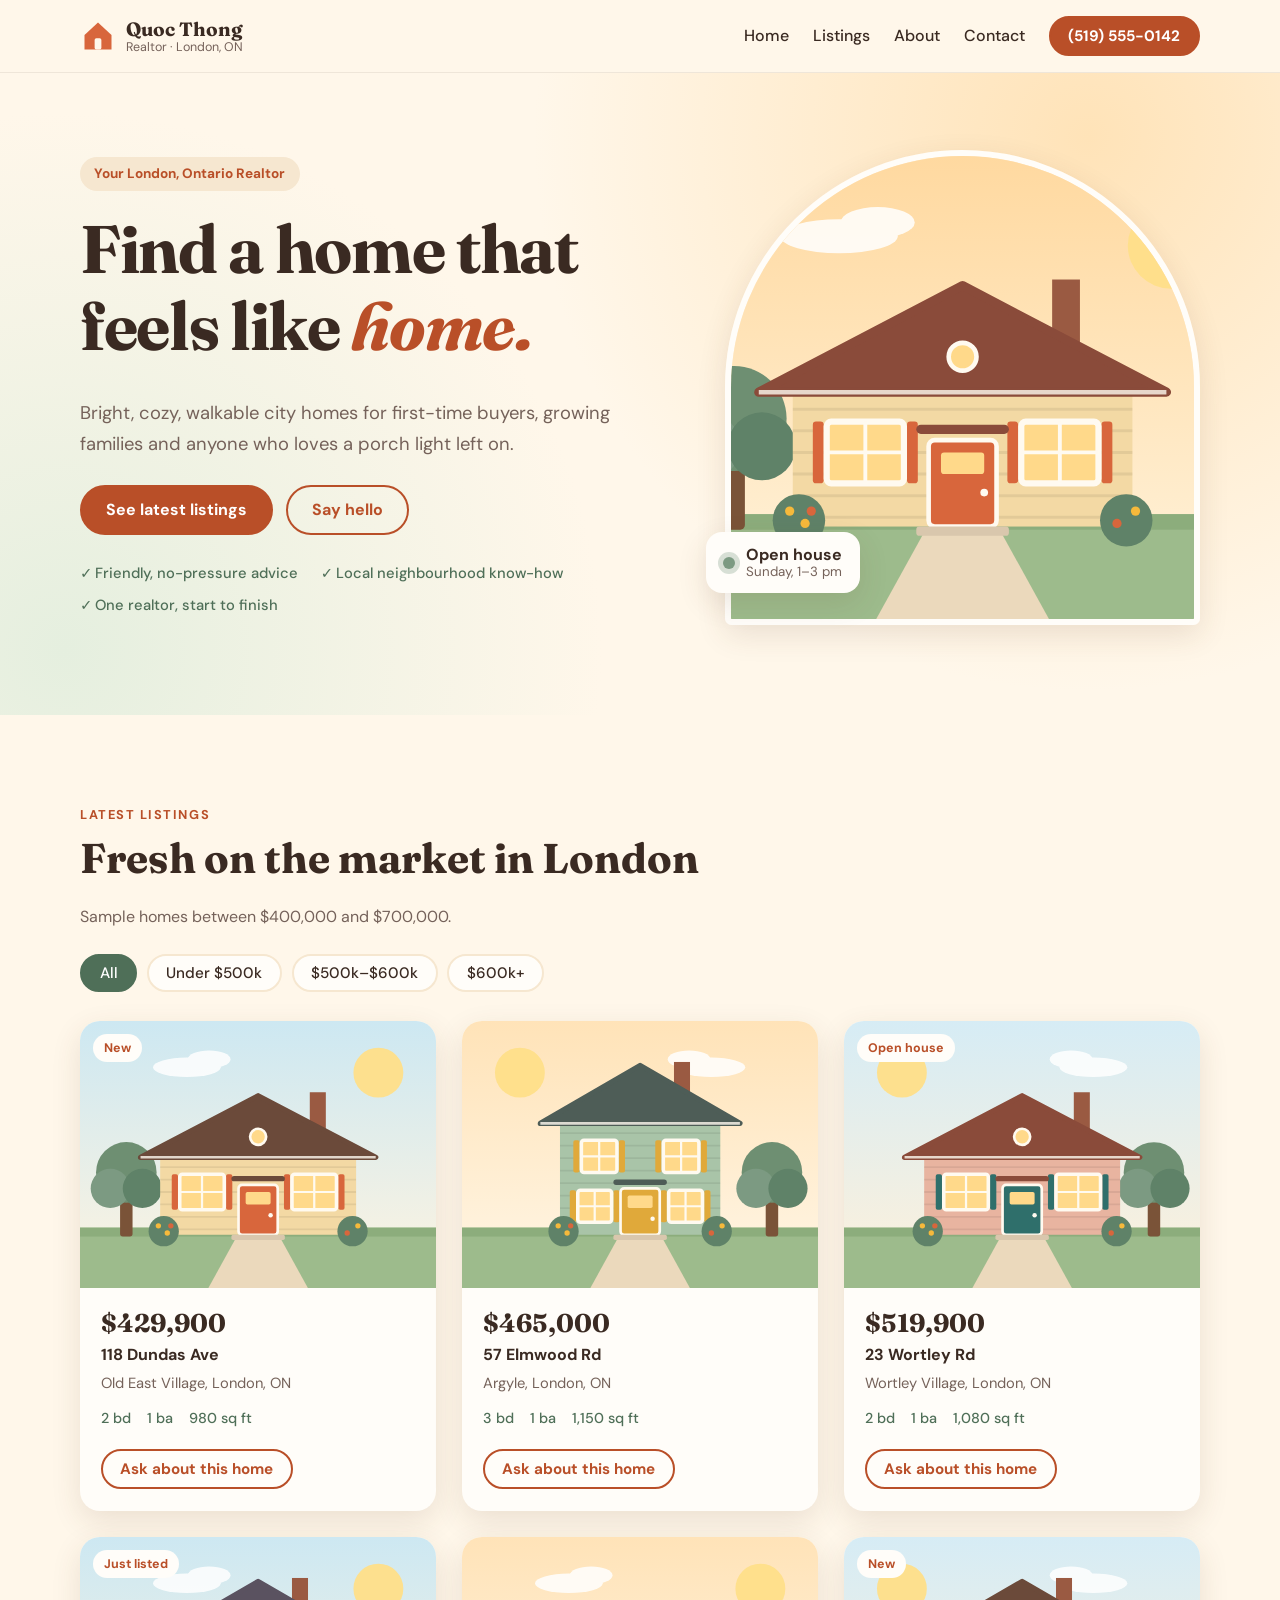
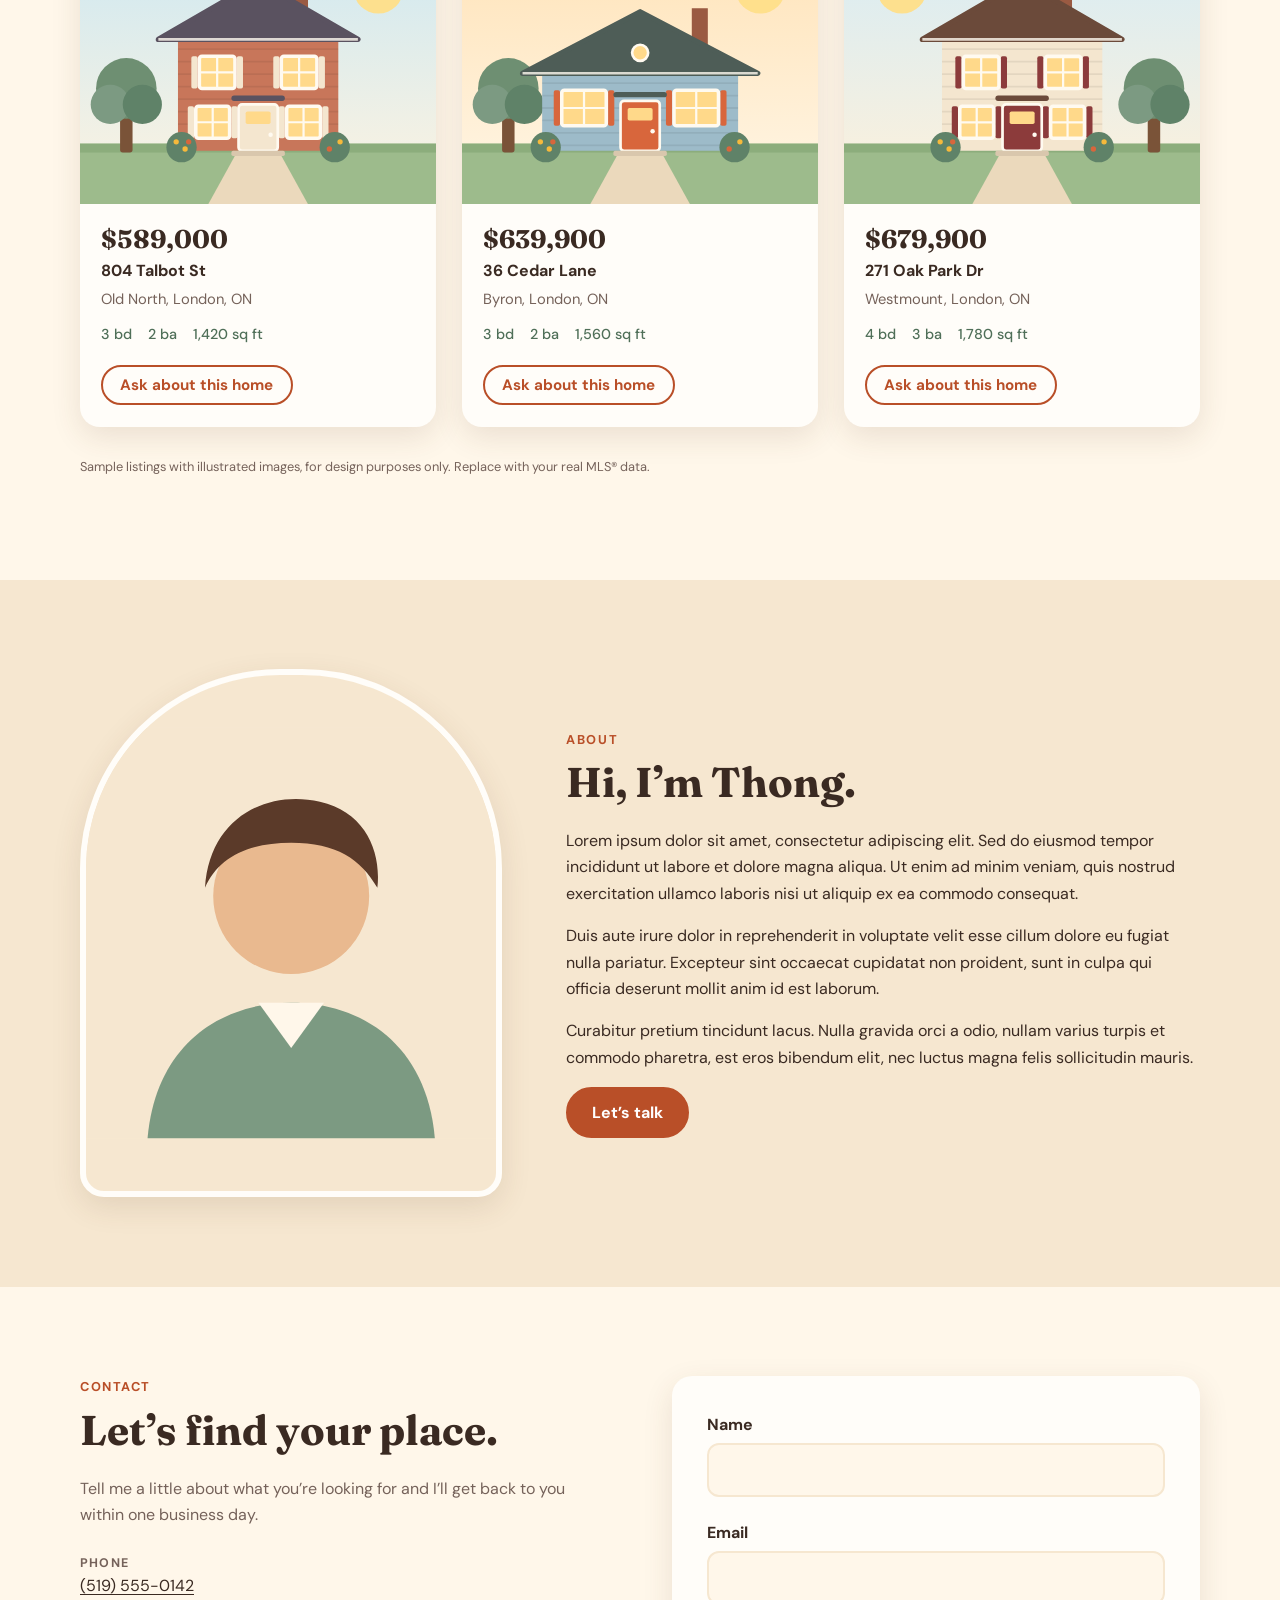
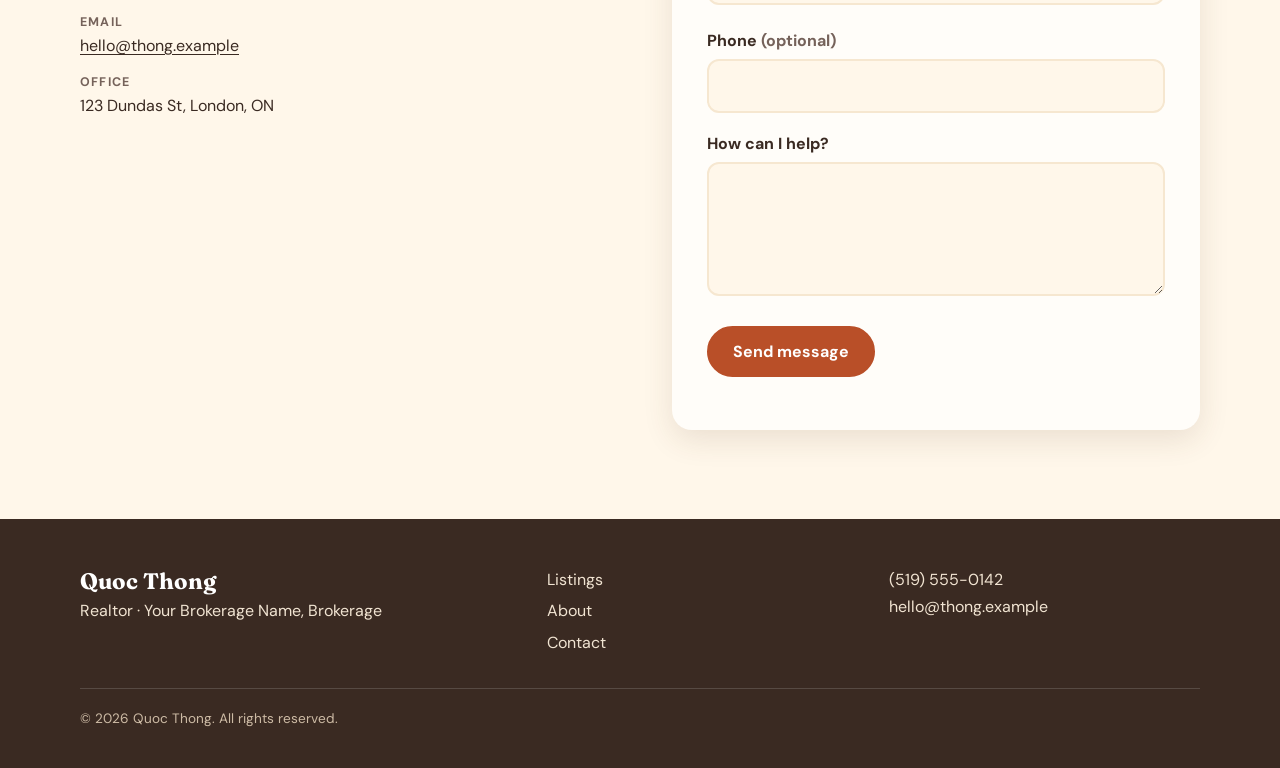
==== index.html @ 92388f04 "1st commit" ====
<!DOCTYPE html>
<html lang="en">
<head>
  <meta charset="utf-8">
  <meta name="viewport" content="width=device-width, initial-scale=1">
  <title>Jordan Ellis | Realtor in London, Ontario</title>
  <meta name="description" content="Quoc Thong helps buyers and sellers find warm, welcoming urban homes in London, Ontario.">
  <link rel="preconnect" href="https://fonts.googleapis.com">
  <link rel="preconnect" href="https://fonts.gstatic.com" crossorigin>
  <link href="https://fonts.googleapis.com/css2?family=DM+Sans:wght@400;500;700&family=Fraunces:opsz,wght@9..144,500;9..144,700&display=swap" rel="stylesheet">
  <link rel="stylesheet" href="styles.css">
  <script>document.documentElement.classList.add('js');</script>
  <script src="main.js" defer></script>
</head>
<body>
  <a class="skip-link" href="#main">Skip to content</a>

  <!-- HEADER -->
  <header class="site-header">
    <div class="container header-inner">
      <a class="brand" href="#home" aria-label="Quoc Thong, Realtor - home">
        <svg class="brand-mark" viewBox="0 0 32 32" aria-hidden="true"><path d="M4 15 16 4l12 11v13H4z" fill="#D8663C"/><rect x="13" y="18" width="6" height="10" rx="1.5" fill="#FFF7EA"/></svg>
        <span class="brand-text"><strong>Quoc Thong</strong><small>Realtor &middot; London, ON</small></span>
      </a>

      <button class="nav-toggle" aria-expanded="false" aria-controls="primary-nav">
        <span class="sr-only">Menu</span>
        <span class="bars" aria-hidden="true"></span>
      </button>

      <nav id="primary-nav" class="primary-nav" aria-label="Primary">
        <ul>
          <li><a href="#home">Home</a></li>
          <li><a href="#listings">Listings</a></li>
          <li><a href="#about">About</a></li>
          <li><a href="#contact">Contact</a></li>
        </ul>
        <a class="btn btn-small" href="tel:+15195550142">(519) 555-0142</a>
      </nav>
    </div>
  </header>

  <main id="main">
    <!-- HERO -->
    <section id="home" class="hero">
      <div class="container hero-grid">
        <div class="hero-copy">
          <p class="pill">Your London, Ontario Realtor</p>
          <h1>Find a home that feels like <em>home.</em></h1>
          <p class="lead">Bright, cozy, walkable city homes for first-time buyers, growing families and anyone who loves a porch light left on.</p>
          <div class="cta-row">
            <a class="btn" href="#listings">See latest listings</a>
            <a class="btn btn-ghost" href="#contact">Say hello</a>
          </div>
          <ul class="hero-points">
            <li>Friendly, no-pressure advice</li>
            <li>Local neighbourhood know-how</li>
            <li>One realtor, start to finish</li>
          </ul>
        </div>
        <div class="hero-art">
          <div id="hero-image" class="hero-image"></div>
          <div class="float-card" aria-hidden="true">
            <span class="dot"></span>
            <div><strong>Open house</strong><small>Sunday, 1&ndash;3 pm</small></div>
          </div>
        </div>
      </div>
    </section>

    <!-- LISTINGS -->
    <section id="listings" class="section">
      <div class="container">
        <div class="section-head">
          <p class="eyebrow">Latest listings</p>
          <h2>Fresh on the market in London</h2>
          <p class="muted">Sample homes between $400,000 and $700,000.</p>
        </div>

        <div class="filters" role="group" aria-label="Filter listings by price">
          <button class="chip is-active" data-filter="all" aria-pressed="true">All</button>
          <button class="chip" data-filter="under500" aria-pressed="false">Under $500k</button>
          <button class="chip" data-filter="500to600" aria-pressed="false">$500k&ndash;$600k</button>
          <button class="chip" data-filter="over600" aria-pressed="false">$600k+</button>
        </div>
        <p id="result-count" class="sr-only" aria-live="polite"></p>

        <div id="listing-grid" class="listing-grid"></div>
        <p class="fine-print">Sample listings with illustrated images, for design purposes only. Replace with your real MLS&reg; data.</p>
      </div>
    </section>

    <!-- ABOUT -->
    <section id="about" class="section section-warm">
      <div class="container about-grid">
        <div class="about-art">
          <div class="portrait" role="img" aria-label="Portrait placeholder for Quoc Thong">
            <svg viewBox="0 0 200 200" aria-hidden="true">
              <rect width="200" height="200" fill="#F6E7D0"/>
              <circle cx="100" cy="82" r="38" fill="#E9B98F"/>
              <path d="M58 78c2-34 30-48 56-42 22 5 30 24 28 42-8-14-20-22-42-22s-36 8-42 22z" fill="#5B3A29"/>
              <path d="M30 200c4-46 36-66 70-66s66 20 70 66z" fill="#7C9A82"/>
              <path d="M84 134l16 22 16-22z" fill="#FFF7EA"/>
            </svg>
          </div>
        </div>
        <div class="about-copy">
          <p class="eyebrow">About</p>
          <h2>Hi, I&rsquo;m Thong.</h2>
          <p>Lorem ipsum dolor sit amet, consectetur adipiscing elit. Sed do eiusmod tempor incididunt ut labore et dolore magna aliqua. Ut enim ad minim veniam, quis nostrud exercitation ullamco laboris nisi ut aliquip ex ea commodo consequat.</p>
          <p>Duis aute irure dolor in reprehenderit in voluptate velit esse cillum dolore eu fugiat nulla pariatur. Excepteur sint occaecat cupidatat non proident, sunt in culpa qui officia deserunt mollit anim id est laborum.</p>
          <p>Curabitur pretium tincidunt lacus. Nulla gravida orci a odio, nullam varius turpis et commodo pharetra, est eros bibendum elit, nec luctus magna felis sollicitudin mauris.</p>
          <a class="btn" href="#contact">Let&rsquo;s talk</a>
        </div>
      </div>
    </section>

    <!-- CONTACT -->
    <section id="contact" class="section">
      <div class="container contact-grid">
        <div>
          <p class="eyebrow">Contact</p>
          <h2>Let&rsquo;s find your place.</h2>
          <p class="muted">Tell me a little about what you&rsquo;re looking for and I&rsquo;ll get back to you within one business day.</p>
          <ul class="contact-list">
            <li><span class="label">Phone</span><a href="tel:+15195550142">(519) 555-0142</a></li>
            <li><span class="label">Email</span><a href="mailto:hello@thong.example">hello@thong.example</a></li>
            <li><span class="label">Office</span><span>123 Dundas St, London, ON</span></li>
          </ul>
        </div>

        <form id="contact-form" class="card form" novalidate>
          <div class="field">
            <label for="name">Name</label>
            <input id="name" name="name" type="text" autocomplete="name" required>
            <p class="error" data-error-for="name"></p>
          </div>
          <div class="field">
            <label for="email">Email</label>
            <input id="email" name="email" type="email" autocomplete="email" required>
            <p class="error" data-error-for="email"></p>
          </div>
          <div class="field">
            <label for="phone">Phone <span class="muted">(optional)</span></label>
            <input id="phone" name="phone" type="tel" autocomplete="tel">
          </div>
          <div class="field">
            <label for="message">How can I help?</label>
            <textarea id="message" name="message" rows="4" required></textarea>
            <p class="error" data-error-for="message"></p>
          </div>
          <button class="btn" type="submit">Send message</button>
          <p id="form-status" class="form-status" role="status"></p>
        </form>
      </div>
    </section>
  </main>

  <!-- FOOTER -->
  <footer class="site-footer">
    <div class="container footer-inner">
      <div>
        <strong class="footer-name">Quoc Thong</strong>
        <p>Realtor &middot; Your Brokerage Name, Brokerage</p>
      </div>
      <nav aria-label="Footer">
        <ul>
          <li><a href="#listings">Listings</a></li>
          <li><a href="#about">About</a></li>
          <li><a href="#contact">Contact</a></li>
        </ul>
      </nav>
      <p><a href="tel:+15195550142">(519) 555-0142</a><br><a href="mailto:hello@thong.example">hello@thong.example</a></p>
    </div>
    <p class="container copyright">&copy; <span id="year">2026</span> Quoc Thong. All rights reserved.</p>
  </footer>
</body>
</html>
---- styles.css ----
:root {
  --cream: #fff7ea;
  --sand: #f6e7d0;
  --ink: #3a2a22;
  --muted: #75625a;
  --terra: #d8663c;
  --terra-dark: #b94f28;
  --sage: #7c9a82;
  --sage-dark: #4f6f58;
  --sun: #f6b93b;
  --white: #fffdf9;
  --radius: 20px;
  --shadow: 0 10px 30px rgba(90, 55, 30, 0.12);
  --font-body: "DM Sans", system-ui, -apple-system, "Segoe UI", sans-serif;
  --font-display: "Fraunces", Georgia, serif;
}

*, *::before, *::after { box-sizing: border-box; }
html { scroll-behavior: smooth; scroll-padding-top: 84px; }
body {
  margin: 0;
  font-family: var(--font-body);
  color: var(--ink);
  background: var(--cream);
  line-height: 1.65;
  -webkit-font-smoothing: antialiased;
}
img, svg { display: block; max-width: 100%; }
a { color: inherit; }
h1, h2, h3 { font-family: var(--font-display); line-height: 1.15; margin: 0 0 .5em; }
h1 { font-size: clamp(2.4rem, 5.5vw, 4.2rem); letter-spacing: -0.02em; }
h2 { font-size: clamp(1.8rem, 3.5vw, 2.6rem); }
p { margin: 0 0 1em; }
ul { list-style: none; margin: 0; padding: 0; }

.container { width: min(1120px, 100% - 2.5rem); margin-inline: auto; }
.muted { color: var(--muted); }
.sr-only { position: absolute; width: 1px; height: 1px; overflow: hidden; clip: rect(0 0 0 0); white-space: nowrap; }
.skip-link { position: absolute; left: 1rem; top: -4rem; background: var(--ink); color: #fff; padding: .6rem 1rem; border-radius: 8px; z-index: 100; }
.skip-link:focus { top: 1rem; }
:focus-visible { outline: 3px solid var(--sun); outline-offset: 3px; }

/* Buttons */
.btn {
  display: inline-block; border: 2px solid var(--terra-dark); background: var(--terra-dark); color: #fff;
  padding: .8rem 1.5rem; border-radius: 999px; font: 700 1rem var(--font-body);
  text-decoration: none; cursor: pointer; transition: transform .15s, background .15s, box-shadow .15s;
}
.btn:hover { background: var(--ink); border-color: var(--ink); transform: translateY(-2px); box-shadow: var(--shadow); }
.btn-ghost { background: transparent; color: var(--terra-dark); }
.btn-small { padding: .5rem 1.1rem; font-size: .95rem; }

/* Header */
.site-header { position: sticky; top: 0; z-index: 50; background: rgba(255, 247, 234, .92); backdrop-filter: blur(10px); border-bottom: 1px solid rgba(58, 42, 34, .08); }
.header-inner { display: flex; align-items: center; justify-content: space-between; min-height: 72px; gap: 1rem; }
.brand { display: flex; align-items: center; gap: .65rem; text-decoration: none; }
.brand-mark { width: 36px; height: 36px; }
.brand-text { display: flex; flex-direction: column; line-height: 1.15; }
.brand-text strong { font-family: var(--font-display); font-size: 1.2rem; }
.brand-text small { color: var(--muted); font-size: .78rem; }
.primary-nav { display: flex; align-items: center; gap: 1.5rem; }
.primary-nav ul { display: flex; gap: 1.5rem; }
.primary-nav ul a { text-decoration: none; font-weight: 500; padding: .35rem 0; border-bottom: 2px solid transparent; }
.primary-nav ul a:hover { border-color: var(--terra); }
.nav-toggle { display: none; background: none; border: 0; padding: .6rem; cursor: pointer; }
.bars, .bars::before, .bars::after { display: block; width: 24px; height: 2px; background: var(--ink); border-radius: 2px; position: relative; transition: transform .2s; }
.bars::before, .bars::after { content: ""; position: absolute; left: 0; }
.bars::before { top: -7px; } .bars::after { top: 7px; }
.nav-toggle[aria-expanded="true"] .bars { background: transparent; }
.nav-toggle[aria-expanded="true"] .bars::before { transform: translateY(7px) rotate(45deg); }
.nav-toggle[aria-expanded="true"] .bars::after { transform: translateY(-7px) rotate(-45deg); }

/* Hero */
.hero { position: relative; overflow: hidden; padding: clamp(2.5rem, 6vw, 5rem) 0 clamp(3rem, 7vw, 6rem); background: radial-gradient(circle at 85% 10%, #ffe3b8 0, transparent 45%), radial-gradient(circle at 5% 90%, #e5efdf 0, transparent 40%), var(--cream); }
.hero-grid { display: grid; grid-template-columns: 1.1fr .9fr; gap: clamp(2rem, 5vw, 4rem); align-items: center; }
.pill { display: inline-block; background: var(--sand); color: var(--terra-dark); font-weight: 700; font-size: .85rem; padding: .35rem .9rem; border-radius: 999px; margin-bottom: 1.2rem; }
h1 em { font-style: italic; color: var(--terra-dark); }
.lead { font-size: 1.15rem; color: var(--muted); max-width: 34rem; }
.cta-row { display: flex; flex-wrap: wrap; gap: .8rem; margin: 1.6rem 0; }
.hero-points { display: flex; flex-wrap: wrap; gap: .5rem 1.4rem; font-size: .92rem; color: var(--sage-dark); font-weight: 500; }
.hero-points li::before { content: "\2713\00a0"; font-weight: 700; }
.hero-art { position: relative; }
.hero-image { aspect-ratio: 1 / 1; border-radius: 999px 999px 28px 28px; overflow: hidden; box-shadow: var(--shadow); border: 6px solid var(--white); }
.hero-image svg { width: 100%; height: 100%; }
.float-card { position: absolute; left: -1.2rem; bottom: 2rem; display: flex; align-items: center; gap: .7rem; background: var(--white); padding: .8rem 1.1rem; border-radius: 16px; box-shadow: var(--shadow); }
.float-card small { display: block; color: var(--muted); line-height: 1.2; }
.float-card strong { line-height: 1.2; display: block; }
.float-card .dot { width: 12px; height: 12px; border-radius: 50%; background: var(--sage); box-shadow: 0 0 0 5px rgba(124, 154, 130, .3); }

/* Sections */
.section { padding: clamp(3rem, 7vw, 6rem) 0; }
.section-warm { background: var(--sand); }
.section-head { max-width: 40rem; margin-bottom: 1.5rem; }
.eyebrow { text-transform: uppercase; letter-spacing: .12em; font-size: .8rem; font-weight: 700; color: var(--terra-dark); margin-bottom: .6rem; }

/* Listings */
.filters { display: flex; flex-wrap: wrap; gap: .6rem; margin-bottom: 1.8rem; }
.chip { border: 2px solid var(--sand); background: var(--white); color: var(--ink); padding: .45rem 1.1rem; border-radius: 999px; font: 500 .95rem var(--font-body); cursor: pointer; transition: all .15s; }
.chip:hover { border-color: var(--sage); }
.chip.is-active { background: var(--sage-dark); border-color: var(--sage-dark); color: #fff; }
.listing-grid { display: grid; grid-template-columns: repeat(auto-fill, minmax(300px, 1fr)); gap: 1.6rem; }
.card { background: var(--white); border-radius: var(--radius); box-shadow: var(--shadow); }
.listing { overflow: hidden; display: flex; flex-direction: column; transition: transform .2s, box-shadow .2s; }
.listing:hover { transform: translateY(-5px); box-shadow: 0 16px 36px rgba(90, 55, 30, .18); }
.listing-img { position: relative; aspect-ratio: 4 / 3; }
.listing-img svg { width: 100%; height: 100%; }
.badge { position: absolute; top: .8rem; left: .8rem; background: var(--white); color: var(--terra-dark); font-weight: 700; font-size: .78rem; padding: .25rem .7rem; border-radius: 999px; }
.listing-body { padding: 1.2rem 1.3rem 1.4rem; display: flex; flex-direction: column; gap: .15rem; flex: 1; }
.price { font: 700 1.6rem var(--font-display); margin: 0; }
.address { font-weight: 700; margin: 0; }
.area { color: var(--muted); font-size: .92rem; margin: 0 0 .6rem; }
.specs { display: flex; gap: 1rem; font-size: .9rem; color: var(--sage-dark); font-weight: 500; margin-bottom: 1rem; }
.listing .btn { margin-top: auto; align-self: flex-start; }
.fine-print { font-size: .8rem; color: var(--muted); margin-top: 1.8rem; }

/* About */
.about-grid { display: grid; grid-template-columns: .8fr 1.2fr; gap: clamp(2rem, 5vw, 4.5rem); align-items: center; }
.portrait { aspect-ratio: 4 / 5; border-radius: 200px 200px 24px 24px; overflow: hidden; border: 6px solid var(--white); box-shadow: var(--shadow); }
.portrait svg { width: 100%; height: 100%; }

/* Contact */
.contact-grid { display: grid; grid-template-columns: 1fr 1fr; gap: clamp(2rem, 5vw, 4rem); align-items: start; }
.contact-list { margin-top: 1.5rem; display: grid; gap: .8rem; }
.contact-list li { display: flex; flex-direction: column; }
.label { font-size: .78rem; text-transform: uppercase; letter-spacing: .1em; color: var(--muted); font-weight: 700; }
.contact-list a { text-underline-offset: 3px; }
.form { padding: clamp(1.4rem, 3vw, 2.2rem); display: grid; gap: 1.1rem; }
.field label { display: block; font-weight: 700; margin-bottom: .3rem; }
.field input, .field textarea { width: 100%; padding: .75rem .9rem; font: inherit; color: var(--ink); background: var(--cream); border: 2px solid var(--sand); border-radius: 12px; }
.field input:focus, .field textarea:focus { border-color: var(--sage-dark); outline: none; box-shadow: 0 0 0 3px rgba(124, 154, 130, .35); }
.field [aria-invalid="true"] { border-color: #b3261e; }
.error { color: #b3261e; font-size: .85rem; margin: .3rem 0 0; min-height: 0; }
.form .btn { justify-self: start; }
.form-status { margin: 0; color: var(--sage-dark); font-weight: 500; }

/* Footer */
.site-footer { background: var(--ink); color: #f1e4d2; padding: 3rem 0 1.5rem; }
.footer-inner { display: grid; grid-template-columns: 1.4fr 1fr 1fr; gap: 2rem; }
.footer-name { font: 700 1.4rem var(--font-display); color: #fff; }
.site-footer ul { display: grid; gap: .3rem; }
.site-footer a { text-decoration: none; }
.site-footer a:hover { text-decoration: underline; }
.copyright { margin-top: 2rem; padding-top: 1.2rem; border-top: 1px solid rgba(255, 255, 255, .15); font-size: .85rem; color: #cdbba5; }

/* Reveal on scroll (JS only) */
.js .reveal { opacity: 0; transform: translateY(18px); transition: opacity .6s ease, transform .6s ease; }
.js .reveal.is-visible { opacity: 1; transform: none; }

/* Responsive */
@media (max-width: 860px) {
  .nav-toggle { display: block; }
  .primary-nav { position: absolute; top: 100%; left: 0; right: 0; flex-direction: column; align-items: flex-start; gap: 1rem; padding: 1.2rem 1.25rem 1.6rem; background: var(--cream); border-bottom: 1px solid rgba(58, 42, 34, .1); display: none; }
  .primary-nav.is-open { display: flex; }
  .primary-nav ul { flex-direction: column; gap: .6rem; }
  .hero-grid, .about-grid, .contact-grid, .footer-inner { grid-template-columns: 1fr; }
  .hero-art { max-width: 460px; }
  .float-card { left: .5rem; }
  .portrait { max-width: 320px; }
}

@media (prefers-reduced-motion: reduce) {
  html { scroll-behavior: auto; }
  *, *::before, *::after { transition: none !important; animation: none !important; }
  .js .reveal { opacity: 1; transform: none; }
}
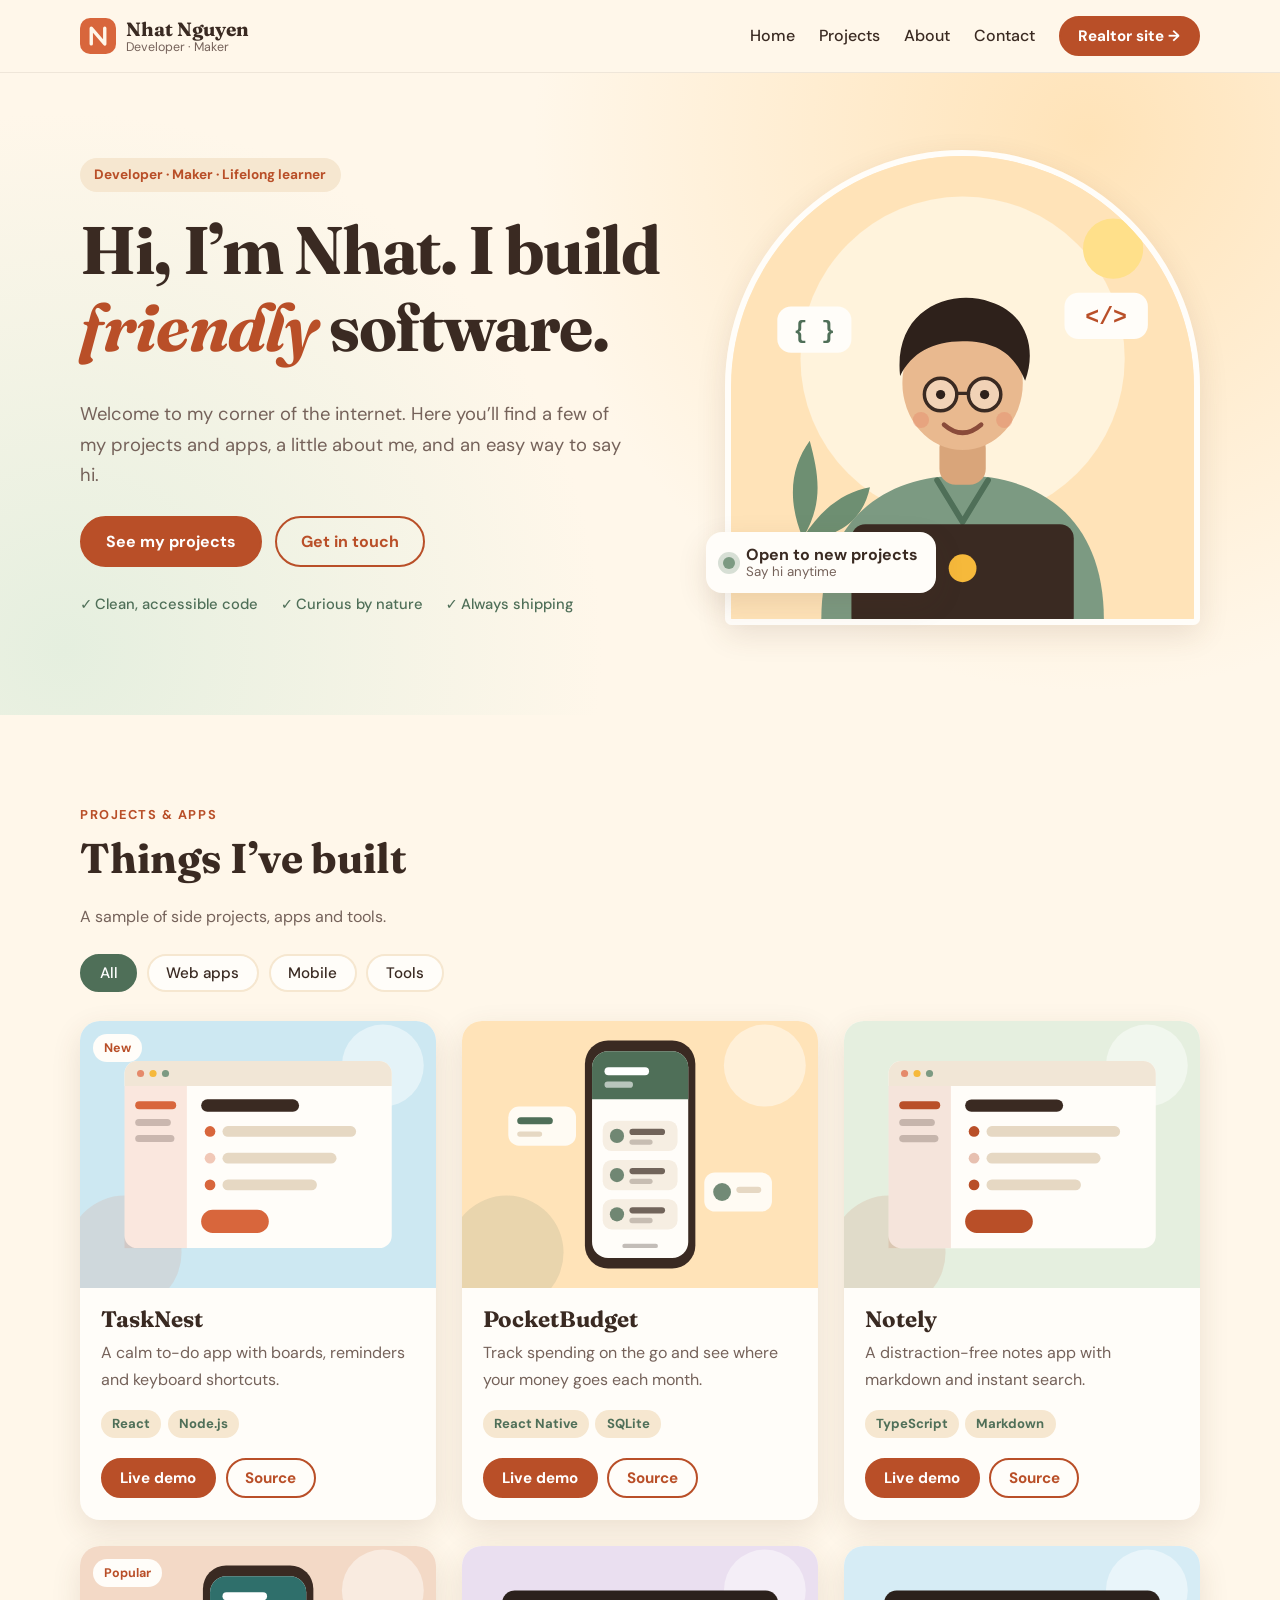
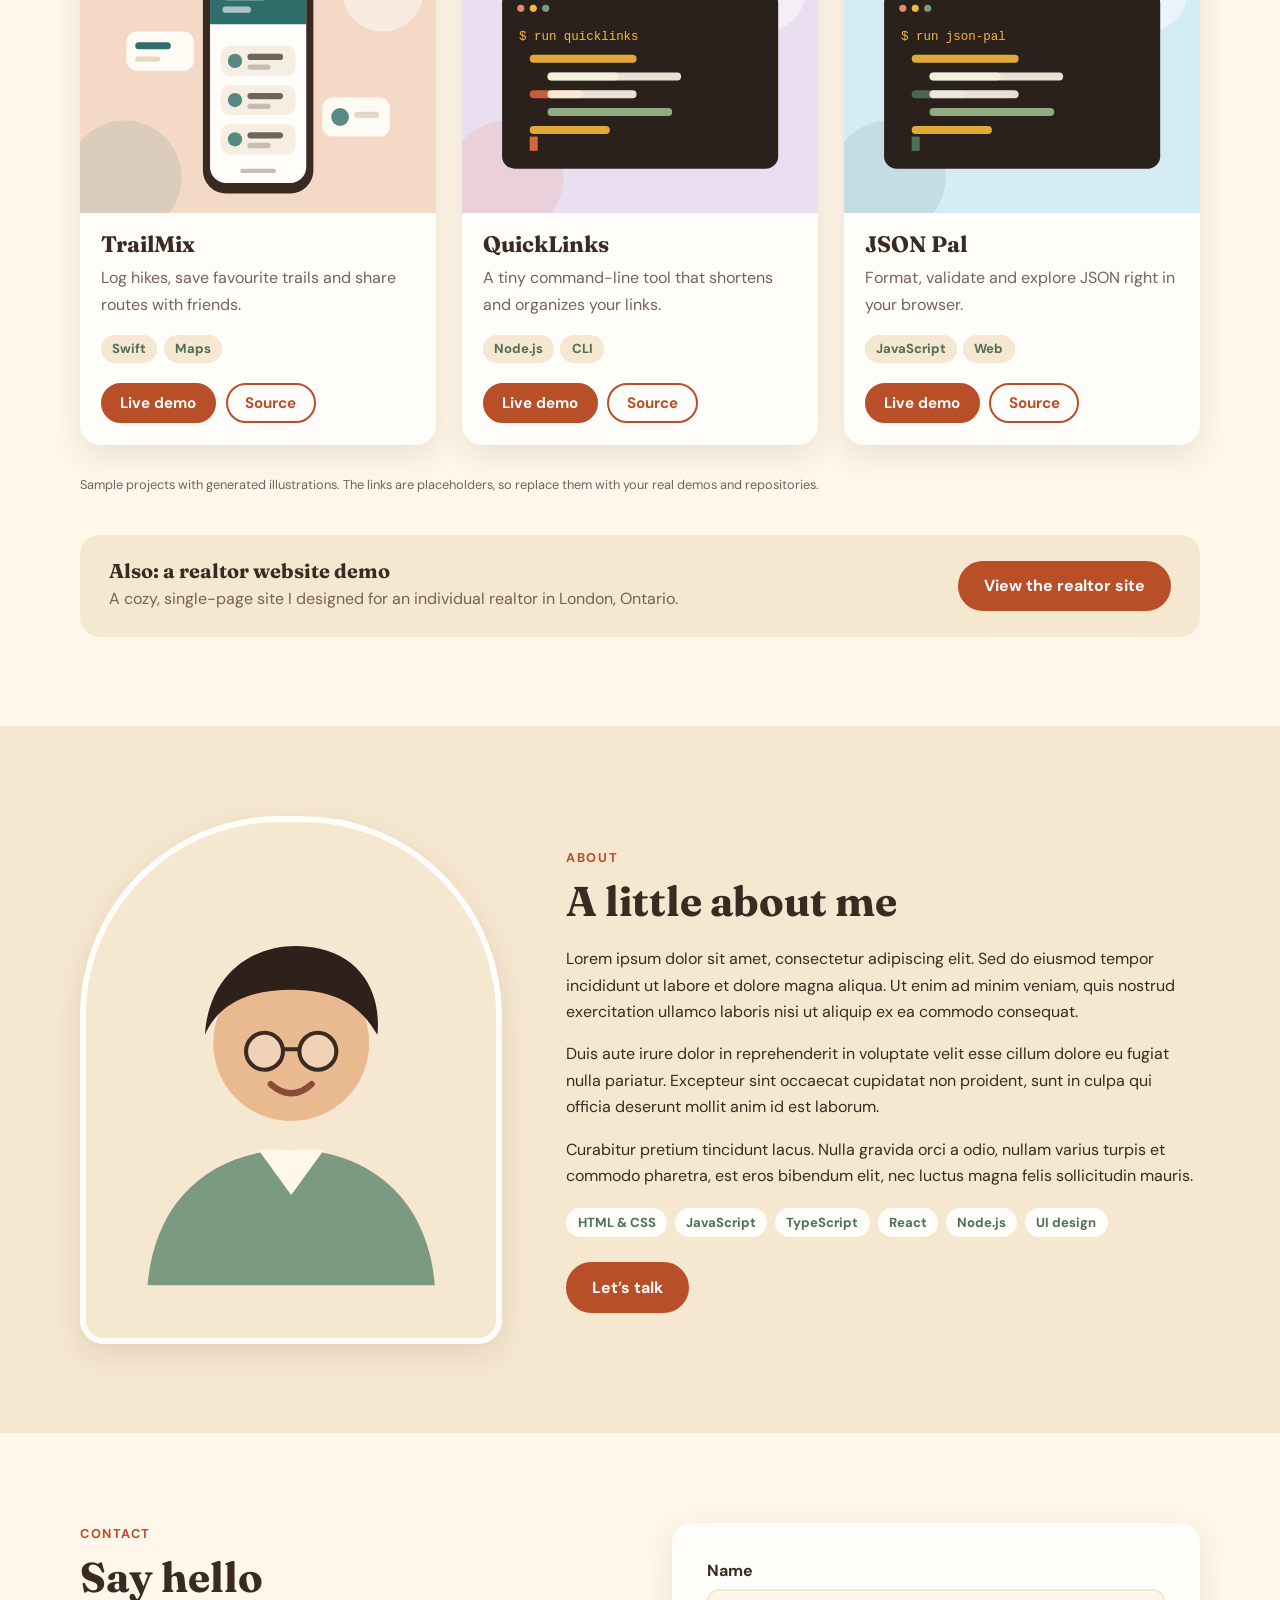
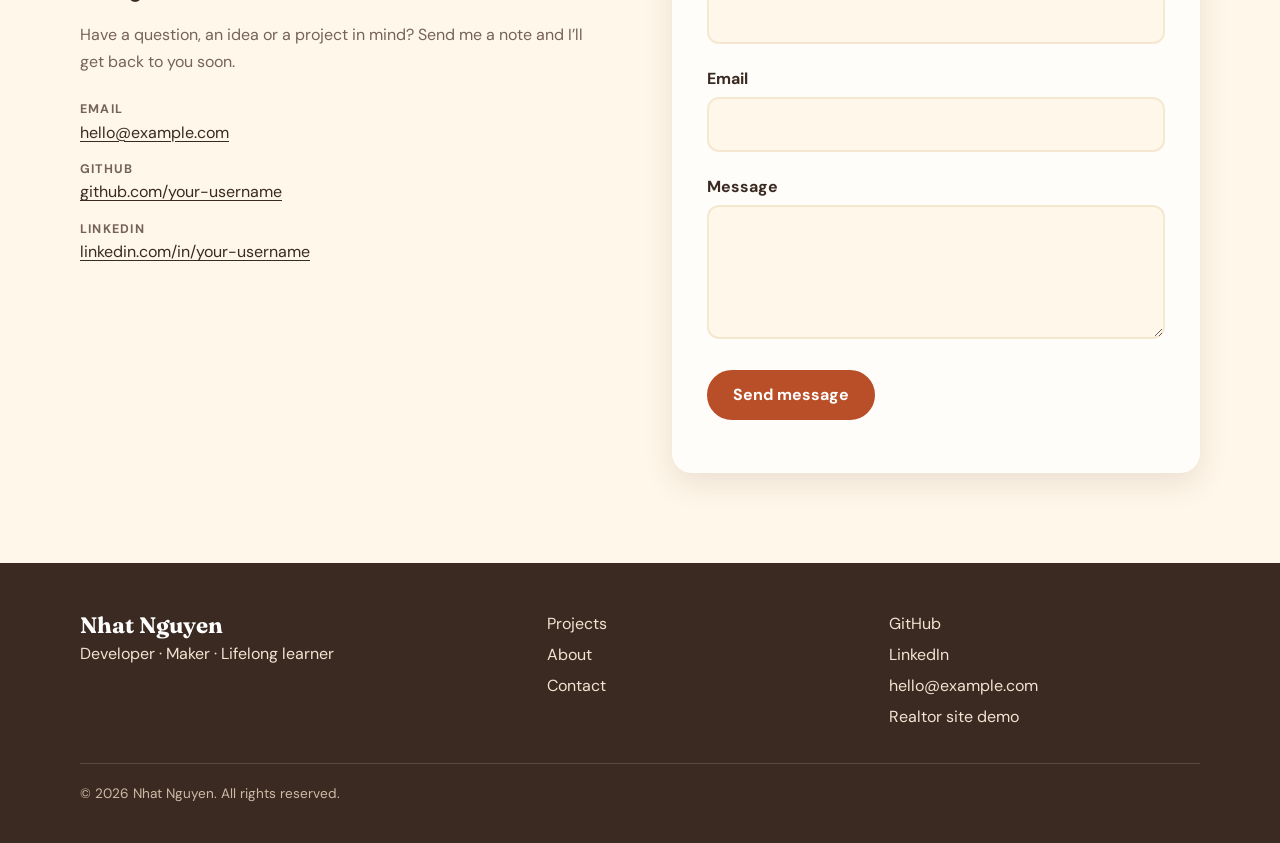
==== commit d0e833b5: "second commit" ====
--- a/index.html
+++ b/index.html
@@ -3,8 +3,8 @@
 <head>
   <meta charset="utf-8">
   <meta name="viewport" content="width=device-width, initial-scale=1">
-  <title>Jordan Ellis | Realtor in London, Ontario</title>
-  <meta name="description" content="Quoc Thong helps buyers and sellers find warm, welcoming urban homes in London, Ontario.">
+  <title>Nhat Nguyen | About me &amp; projects</title>
+  <meta name="description" content="Hi, I'm Nhat Nguyen. A personal site with a short bio, my projects and apps, and ways to get in touch.">
   <link rel="preconnect" href="https://fonts.googleapis.com">
   <link rel="preconnect" href="https://fonts.gstatic.com" crossorigin>
   <link href="https://fonts.googleapis.com/css2?family=DM+Sans:wght@400;500;700&family=Fraunces:opsz,wght@9..144,500;9..144,700&display=swap" rel="stylesheet">
@@ -18,9 +18,9 @@
   <!-- HEADER -->
   <header class="site-header">
     <div class="container header-inner">
-      <a class="brand" href="#home" aria-label="Quoc Thong, Realtor - home">
-        <svg class="brand-mark" viewBox="0 0 32 32" aria-hidden="true"><path d="M4 15 16 4l12 11v13H4z" fill="#D8663C"/><rect x="13" y="18" width="6" height="10" rx="1.5" fill="#FFF7EA"/></svg>
-        <span class="brand-text"><strong>Quoc Thong</strong><small>Realtor &middot; London, ON</small></span>
+      <a class="brand" href="#home" aria-label="Nhat Nguyen - home">
+        <svg class="brand-mark" viewBox="0 0 32 32" aria-hidden="true"><rect width="32" height="32" rx="9" fill="#D8663C"/><path d="M10 23V9l12 14V9" fill="none" stroke="#FFF7EA" stroke-width="3" stroke-linecap="round" stroke-linejoin="round"/></svg>
+        <span class="brand-text"><strong>Nhat Nguyen</strong><small>Developer &middot; Maker</small></span>
       </a>
 
       <button class="nav-toggle" aria-expanded="false" aria-controls="primary-nav">
@@ -31,11 +31,11 @@
       <nav id="primary-nav" class="primary-nav" aria-label="Primary">
         <ul>
           <li><a href="#home">Home</a></li>
-          <li><a href="#listings">Listings</a></li>
+          <li><a href="#projects">Projects</a></li>
           <li><a href="#about">About</a></li>
           <li><a href="#contact">Contact</a></li>
         </ul>
-        <a class="btn btn-small" href="tel:+15195550142">(519) 555-0142</a>
+        <a class="btn btn-small" href="realtor/index.html">Realtor site &rarr;</a>
       </nav>
     </div>
   </header>
@@ -45,48 +45,86 @@
     <section id="home" class="hero">
       <div class="container hero-grid">
         <div class="hero-copy">
-          <p class="pill">Your London, Ontario Realtor</p>
-          <h1>Find a home that feels like <em>home.</em></h1>
-          <p class="lead">Bright, cozy, walkable city homes for first-time buyers, growing families and anyone who loves a porch light left on.</p>
+          <p class="pill">Developer &middot; Maker &middot; Lifelong learner</p>
+          <h1>Hi, I&rsquo;m Nhat. I build <em>friendly</em> software.</h1>
+          <p class="lead">Welcome to my corner of the internet. Here you&rsquo;ll find a few of my projects and apps, a little about me, and an easy way to say hi.</p>
           <div class="cta-row">
-            <a class="btn" href="#listings">See latest listings</a>
-            <a class="btn btn-ghost" href="#contact">Say hello</a>
+            <a class="btn" href="#projects">See my projects</a>
+            <a class="btn btn-ghost" href="#contact">Get in touch</a>
           </div>
           <ul class="hero-points">
-            <li>Friendly, no-pressure advice</li>
-            <li>Local neighbourhood know-how</li>
-            <li>One realtor, start to finish</li>
+            <li>Clean, accessible code</li>
+            <li>Curious by nature</li>
+            <li>Always shipping</li>
           </ul>
         </div>
         <div class="hero-art">
-          <div id="hero-image" class="hero-image"></div>
+          <div id="hero-image" class="hero-image" role="img" aria-label="Illustration of a smiling person with glasses working at a laptop">
+            <svg viewBox="0 0 400 400" preserveAspectRatio="xMidYMid slice" aria-hidden="true" xmlns="http://www.w3.org/2000/svg">
+              <rect width="400" height="400" fill="#FFE3B8"/>
+              <circle cx="200" cy="175" r="140" fill="#FFF3DC"/>
+              <circle cx="330" cy="80" r="26" fill="#FFE08A"/>
+              <!-- plant -->
+              <path d="M62 330c-14-34-10-62 6-84 8 30 12 54-6 84zM62 330c16-26 36-40 58-44-6 28-26 44-58 44z" fill="#6E8F72"/>
+              <rect x="44" y="326" width="38" height="46" rx="8" fill="#D8663C"/>
+              <!-- body -->
+              <path d="M78 400c0-84 52-124 122-124s122 40 122 124z" fill="#7C9A82"/>
+              <path d="M178 280l22 36 22-36" fill="none" stroke="#4F6F58" stroke-width="5" stroke-linecap="round" stroke-linejoin="round"/>
+              <rect x="180" y="238" width="40" height="46" rx="14" fill="#D9A57A"/>
+              <!-- head -->
+              <ellipse cx="200" cy="196" rx="52" ry="58" fill="#E9B98F"/>
+              <path d="M146 190c-6-58 44-76 78-64 32 10 40 42 30 68-10-24-26-34-54-34-26 0-44 10-54 30z" fill="#2E211B"/>
+              <circle cx="181" cy="206" r="14" fill="#fff" fill-opacity=".35" stroke="#3A2A22" stroke-width="3"/>
+              <circle cx="219" cy="206" r="14" fill="#fff" fill-opacity=".35" stroke="#3A2A22" stroke-width="3"/>
+              <path d="M195 205h10" stroke="#3A2A22" stroke-width="3" stroke-linecap="round"/>
+              <circle cx="181" cy="206" r="4" fill="#2E211B"/><circle cx="219" cy="206" r="4" fill="#2E211B"/>
+              <path d="M184 232q16 14 32 0" fill="none" stroke="#8A4B3A" stroke-width="4" stroke-linecap="round"/>
+              <circle cx="164" cy="228" r="7" fill="#E58A6B" opacity=".45"/><circle cx="236" cy="228" r="7" fill="#E58A6B" opacity=".45"/>
+              <!-- laptop -->
+              <rect x="104" y="318" width="192" height="92" rx="12" fill="#3A2A22"/>
+              <circle cx="200" cy="356" r="12" fill="#F6B93B"/>
+              <!-- floating chips -->
+              <g font-family="monospace" font-weight="700" font-size="20" text-anchor="middle">
+                <rect x="288" y="118" width="72" height="40" rx="12" fill="#FFFDF9"/><text x="324" y="145" fill="#B94F28">&lt;/&gt;</text>
+                <rect x="40" y="130" width="64" height="40" rx="12" fill="#FFFDF9"/><text x="72" y="157" fill="#4F6F58">{ }</text>
+              </g>
+            </svg>
+          </div>
           <div class="float-card" aria-hidden="true">
             <span class="dot"></span>
-            <div><strong>Open house</strong><small>Sunday, 1&ndash;3 pm</small></div>
-          </div>
-        </div>
-      </div>
-    </section>
-
-    <!-- LISTINGS -->
-    <section id="listings" class="section">
+            <div><strong>Open to new projects</strong><small>Say hi anytime</small></div>
+          </div>
+        </div>
+      </div>
+    </section>
+
+    <!-- PROJECTS -->
+    <section id="projects" class="section">
       <div class="container">
         <div class="section-head">
-          <p class="eyebrow">Latest listings</p>
-          <h2>Fresh on the market in London</h2>
-          <p class="muted">Sample homes between $400,000 and $700,000.</p>
-        </div>
-
-        <div class="filters" role="group" aria-label="Filter listings by price">
+          <p class="eyebrow">Projects &amp; apps</p>
+          <h2>Things I&rsquo;ve built</h2>
+          <p class="muted">A sample of side projects, apps and tools.</p>
+        </div>
+
+        <div class="filters" role="group" aria-label="Filter projects by type">
           <button class="chip is-active" data-filter="all" aria-pressed="true">All</button>
-          <button class="chip" data-filter="under500" aria-pressed="false">Under $500k</button>
-          <button class="chip" data-filter="500to600" aria-pressed="false">$500k&ndash;$600k</button>
-          <button class="chip" data-filter="over600" aria-pressed="false">$600k+</button>
+          <button class="chip" data-filter="web" aria-pressed="false">Web apps</button>
+          <button class="chip" data-filter="mobile" aria-pressed="false">Mobile</button>
+          <button class="chip" data-filter="tools" aria-pressed="false">Tools</button>
         </div>
         <p id="result-count" class="sr-only" aria-live="polite"></p>
 
-        <div id="listing-grid" class="listing-grid"></div>
-        <p class="fine-print">Sample listings with illustrated images, for design purposes only. Replace with your real MLS&reg; data.</p>
+        <div id="project-grid" class="project-grid"></div>
+        <p class="fine-print">Sample projects with generated illustrations. The links are placeholders, so replace them with your real demos and repositories.</p>
+
+        <aside class="callout" aria-labelledby="realtor-callout-title">
+          <div>
+            <h3 id="realtor-callout-title">Also: a realtor website demo</h3>
+            <p>A cozy, single-page site I designed for an individual realtor in London, Ontario.</p>
+          </div>
+          <a class="btn" href="realtor/index.html">View the realtor site</a>
+        </aside>
       </div>
     </section>
 
@@ -94,11 +132,15 @@
     <section id="about" class="section section-warm">
       <div class="container about-grid">
         <div class="about-art">
-          <div class="portrait" role="img" aria-label="Portrait placeholder for Quoc Thong">
+          <div class="portrait" role="img" aria-label="Portrait illustration of Nhat Nguyen">
             <svg viewBox="0 0 200 200" aria-hidden="true">
               <rect width="200" height="200" fill="#F6E7D0"/>
               <circle cx="100" cy="82" r="38" fill="#E9B98F"/>
-              <path d="M58 78c2-34 30-48 56-42 22 5 30 24 28 42-8-14-20-22-42-22s-36 8-42 22z" fill="#5B3A29"/>
+              <path d="M58 78c2-34 30-48 56-42 22 5 30 24 28 42-8-14-20-22-42-22s-36 8-42 22z" fill="#2E211B"/>
+              <circle cx="87" cy="86" r="9" fill="#fff" fill-opacity=".35" stroke="#3A2A22" stroke-width="2"/>
+              <circle cx="113" cy="86" r="9" fill="#fff" fill-opacity=".35" stroke="#3A2A22" stroke-width="2"/>
+              <path d="M96 85h8" stroke="#3A2A22" stroke-width="2"/>
+              <path d="M90 102q10 9 20 0" fill="none" stroke="#8A4B3A" stroke-width="3" stroke-linecap="round"/>
               <path d="M30 200c4-46 36-66 70-66s66 20 70 66z" fill="#7C9A82"/>
               <path d="M84 134l16 22 16-22z" fill="#FFF7EA"/>
             </svg>
@@ -106,10 +148,13 @@
         </div>
         <div class="about-copy">
           <p class="eyebrow">About</p>
-          <h2>Hi, I&rsquo;m Thong.</h2>
+          <h2>A little about me</h2>
           <p>Lorem ipsum dolor sit amet, consectetur adipiscing elit. Sed do eiusmod tempor incididunt ut labore et dolore magna aliqua. Ut enim ad minim veniam, quis nostrud exercitation ullamco laboris nisi ut aliquip ex ea commodo consequat.</p>
           <p>Duis aute irure dolor in reprehenderit in voluptate velit esse cillum dolore eu fugiat nulla pariatur. Excepteur sint occaecat cupidatat non proident, sunt in culpa qui officia deserunt mollit anim id est laborum.</p>
           <p>Curabitur pretium tincidunt lacus. Nulla gravida orci a odio, nullam varius turpis et commodo pharetra, est eros bibendum elit, nec luctus magna felis sollicitudin mauris.</p>
+          <ul class="skills" aria-label="Skills and tools">
+            <li>HTML &amp; CSS</li><li>JavaScript</li><li>TypeScript</li><li>React</li><li>Node.js</li><li>UI design</li>
+          </ul>
           <a class="btn" href="#contact">Let&rsquo;s talk</a>
         </div>
       </div>
@@ -120,12 +165,12 @@
       <div class="container contact-grid">
         <div>
           <p class="eyebrow">Contact</p>
-          <h2>Let&rsquo;s find your place.</h2>
-          <p class="muted">Tell me a little about what you&rsquo;re looking for and I&rsquo;ll get back to you within one business day.</p>
+          <h2>Say hello</h2>
+          <p class="muted">Have a question, an idea or a project in mind? Send me a note and I&rsquo;ll get back to you soon.</p>
           <ul class="contact-list">
-            <li><span class="label">Phone</span><a href="tel:+15195550142">(519) 555-0142</a></li>
-            <li><span class="label">Email</span><a href="mailto:hello@thong.example">hello@thong.example</a></li>
-            <li><span class="label">Office</span><span>123 Dundas St, London, ON</span></li>
+            <li><span class="label">Email</span><a href="mailto:hello@example.com">hello@example.com</a></li>
+            <li><span class="label">GitHub</span><a href="https://github.com/your-username" target="_blank" rel="noopener noreferrer">github.com/your-username<span class="sr-only"> (opens in a new tab)</span></a></li>
+            <li><span class="label">LinkedIn</span><a href="https://www.linkedin.com/in/your-username" target="_blank" rel="noopener noreferrer">linkedin.com/in/your-username<span class="sr-only"> (opens in a new tab)</span></a></li>
           </ul>
         </div>
 
@@ -141,11 +186,7 @@
             <p class="error" data-error-for="email"></p>
           </div>
           <div class="field">
-            <label for="phone">Phone <span class="muted">(optional)</span></label>
-            <input id="phone" name="phone" type="tel" autocomplete="tel">
-          </div>
-          <div class="field">
-            <label for="message">How can I help?</label>
+            <label for="message">Message</label>
             <textarea id="message" name="message" rows="4" required></textarea>
             <p class="error" data-error-for="message"></p>
           </div>
@@ -160,19 +201,24 @@
   <footer class="site-footer">
     <div class="container footer-inner">
       <div>
-        <strong class="footer-name">Quoc Thong</strong>
-        <p>Realtor &middot; Your Brokerage Name, Brokerage</p>
+        <strong class="footer-name">Nhat Nguyen</strong>
+        <p>Developer &middot; Maker &middot; Lifelong learner</p>
       </div>
       <nav aria-label="Footer">
         <ul>
-          <li><a href="#listings">Listings</a></li>
+          <li><a href="#projects">Projects</a></li>
           <li><a href="#about">About</a></li>
           <li><a href="#contact">Contact</a></li>
         </ul>
       </nav>
-      <p><a href="tel:+15195550142">(519) 555-0142</a><br><a href="mailto:hello@thong.example">hello@thong.example</a></p>
+      <ul>
+        <li><a href="https://github.com/your-username" target="_blank" rel="noopener noreferrer">GitHub<span class="sr-only"> (opens in a new tab)</span></a></li>
+        <li><a href="https://www.linkedin.com/in/your-username" target="_blank" rel="noopener noreferrer">LinkedIn<span class="sr-only"> (opens in a new tab)</span></a></li>
+        <li><a href="mailto:hello@example.com">hello@example.com</a></li>
+        <li><a href="realtor/index.html">Realtor site demo</a></li>
+      </ul>
     </div>
-    <p class="container copyright">&copy; <span id="year">2026</span> Quoc Thong. All rights reserved.</p>
+    <p class="container copyright">&copy; <span id="year">2026</span> Nhat Nguyen. All rights reserved.</p>
   </footer>
 </body>
 </html>
--- a/styles.css
+++ b/styles.css
@@ -93,24 +93,29 @@
 .section-head { max-width: 40rem; margin-bottom: 1.5rem; }
 .eyebrow { text-transform: uppercase; letter-spacing: .12em; font-size: .8rem; font-weight: 700; color: var(--terra-dark); margin-bottom: .6rem; }
 
-/* Listings */
+/* Projects */
 .filters { display: flex; flex-wrap: wrap; gap: .6rem; margin-bottom: 1.8rem; }
 .chip { border: 2px solid var(--sand); background: var(--white); color: var(--ink); padding: .45rem 1.1rem; border-radius: 999px; font: 500 .95rem var(--font-body); cursor: pointer; transition: all .15s; }
 .chip:hover { border-color: var(--sage); }
 .chip.is-active { background: var(--sage-dark); border-color: var(--sage-dark); color: #fff; }
-.listing-grid { display: grid; grid-template-columns: repeat(auto-fill, minmax(300px, 1fr)); gap: 1.6rem; }
+.project-grid { display: grid; grid-template-columns: repeat(auto-fill, minmax(300px, 1fr)); gap: 1.6rem; }
 .card { background: var(--white); border-radius: var(--radius); box-shadow: var(--shadow); }
-.listing { overflow: hidden; display: flex; flex-direction: column; transition: transform .2s, box-shadow .2s; }
-.listing:hover { transform: translateY(-5px); box-shadow: 0 16px 36px rgba(90, 55, 30, .18); }
-.listing-img { position: relative; aspect-ratio: 4 / 3; }
-.listing-img svg { width: 100%; height: 100%; }
+.project { overflow: hidden; display: flex; flex-direction: column; transition: transform .2s, box-shadow .2s; }
+.project:hover { transform: translateY(-5px); box-shadow: 0 16px 36px rgba(90, 55, 30, .18); }
+.project-img { position: relative; aspect-ratio: 4 / 3; }
+.project-img svg { width: 100%; height: 100%; }
 .badge { position: absolute; top: .8rem; left: .8rem; background: var(--white); color: var(--terra-dark); font-weight: 700; font-size: .78rem; padding: .25rem .7rem; border-radius: 999px; }
-.listing-body { padding: 1.2rem 1.3rem 1.4rem; display: flex; flex-direction: column; gap: .15rem; flex: 1; }
-.price { font: 700 1.6rem var(--font-display); margin: 0; }
-.address { font-weight: 700; margin: 0; }
-.area { color: var(--muted); font-size: .92rem; margin: 0 0 .6rem; }
-.specs { display: flex; gap: 1rem; font-size: .9rem; color: var(--sage-dark); font-weight: 500; margin-bottom: 1rem; }
-.listing .btn { margin-top: auto; align-self: flex-start; }
+.project-body { padding: 1.2rem 1.3rem 1.4rem; display: flex; flex-direction: column; gap: .15rem; flex: 1; }
+.project-title { font-size: 1.4rem; margin: 0 0 .3rem; }
+.project-desc { color: var(--muted); margin: 0 0 .9rem; }
+.tags { display: flex; flex-wrap: wrap; gap: .4rem; margin-bottom: 1.1rem; }
+.tags li, .skills li { background: var(--sand); color: var(--sage-dark); font-size: .82rem; font-weight: 700; padding: .2rem .7rem; border-radius: 999px; }
+.project-links { display: flex; flex-wrap: wrap; gap: .6rem; margin-top: auto; }
+.callout { display: flex; flex-wrap: wrap; align-items: center; justify-content: space-between; gap: 1rem 2rem; margin-top: 2.5rem; padding: 1.5rem 1.8rem; background: var(--sand); border-radius: var(--radius); }
+.callout h3 { font-size: 1.25rem; margin: 0 0 .25rem; }
+.callout p { margin: 0; color: var(--muted); }
+.skills { display: flex; flex-wrap: wrap; gap: .5rem; margin: 1.2rem 0 1.6rem; }
+.skills li { background: var(--white); }
 .fine-print { font-size: .8rem; color: var(--muted); margin-top: 1.8rem; }
 
 /* About */
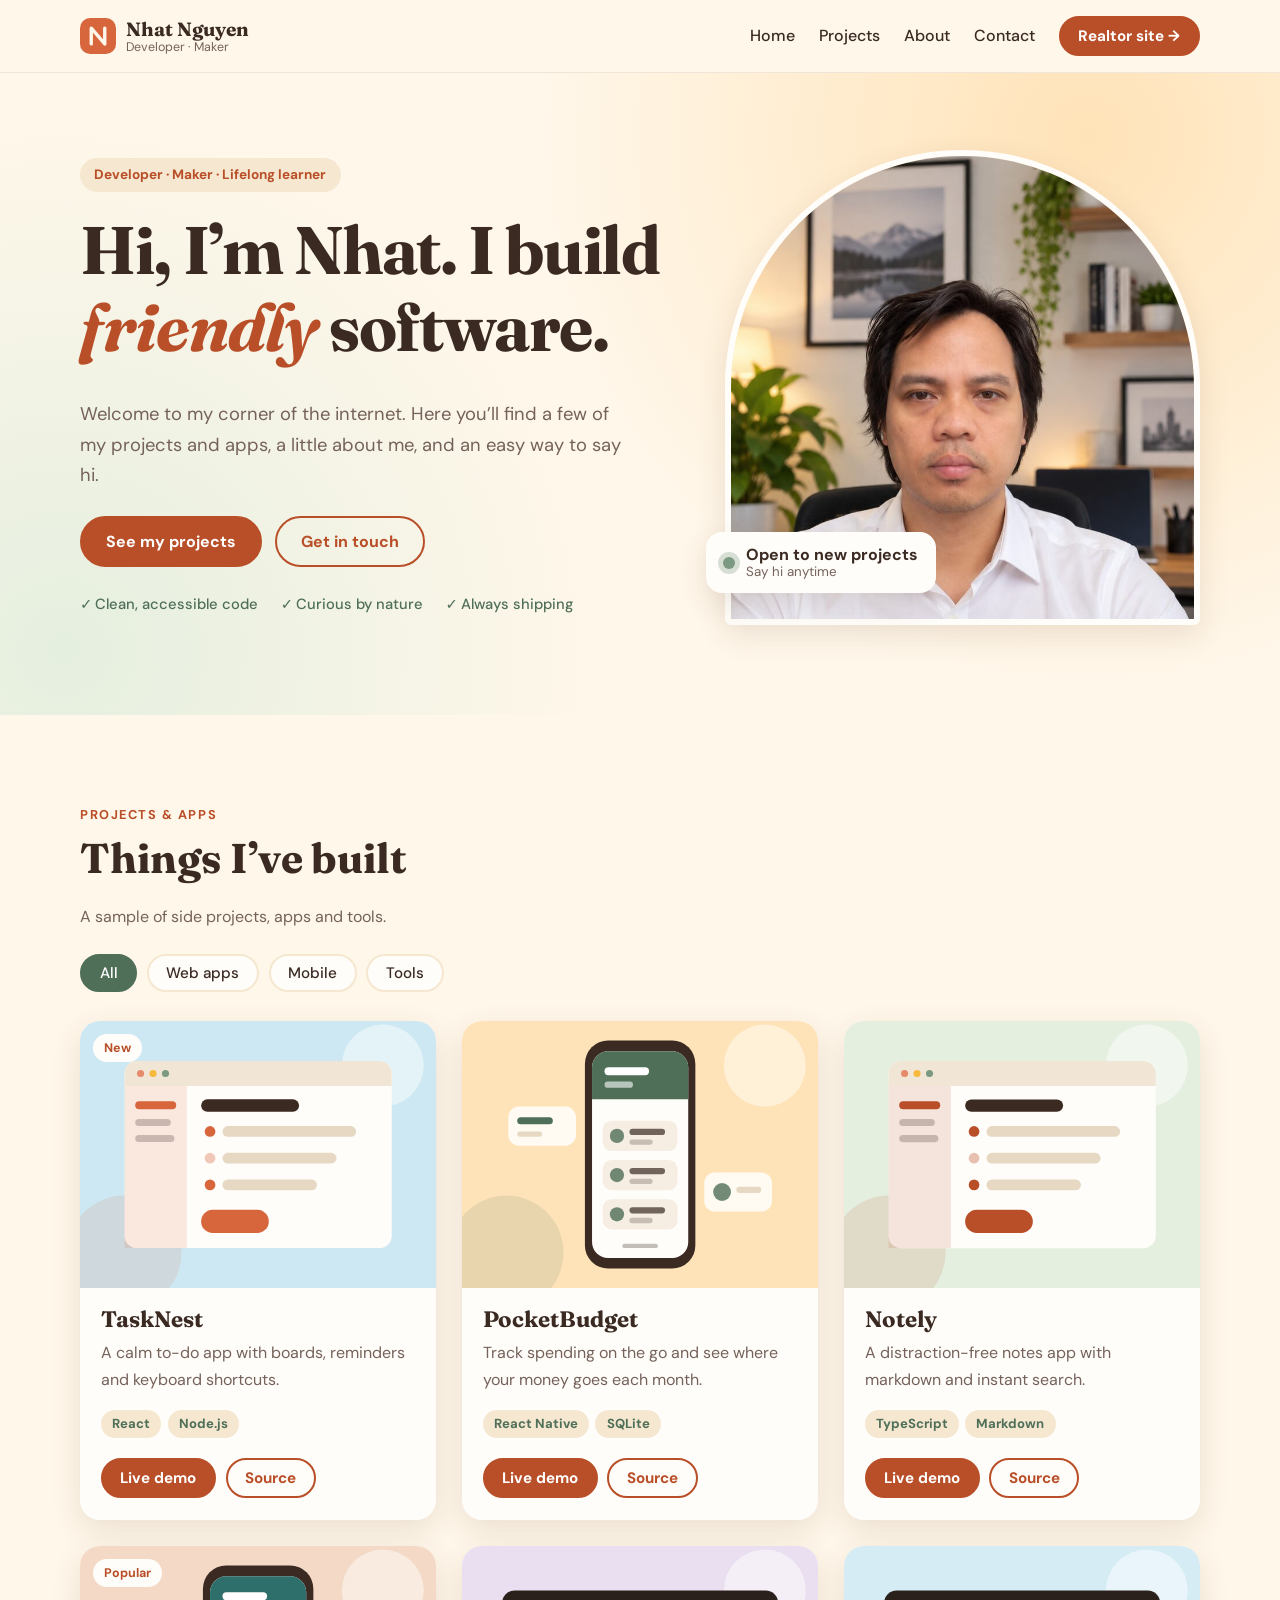
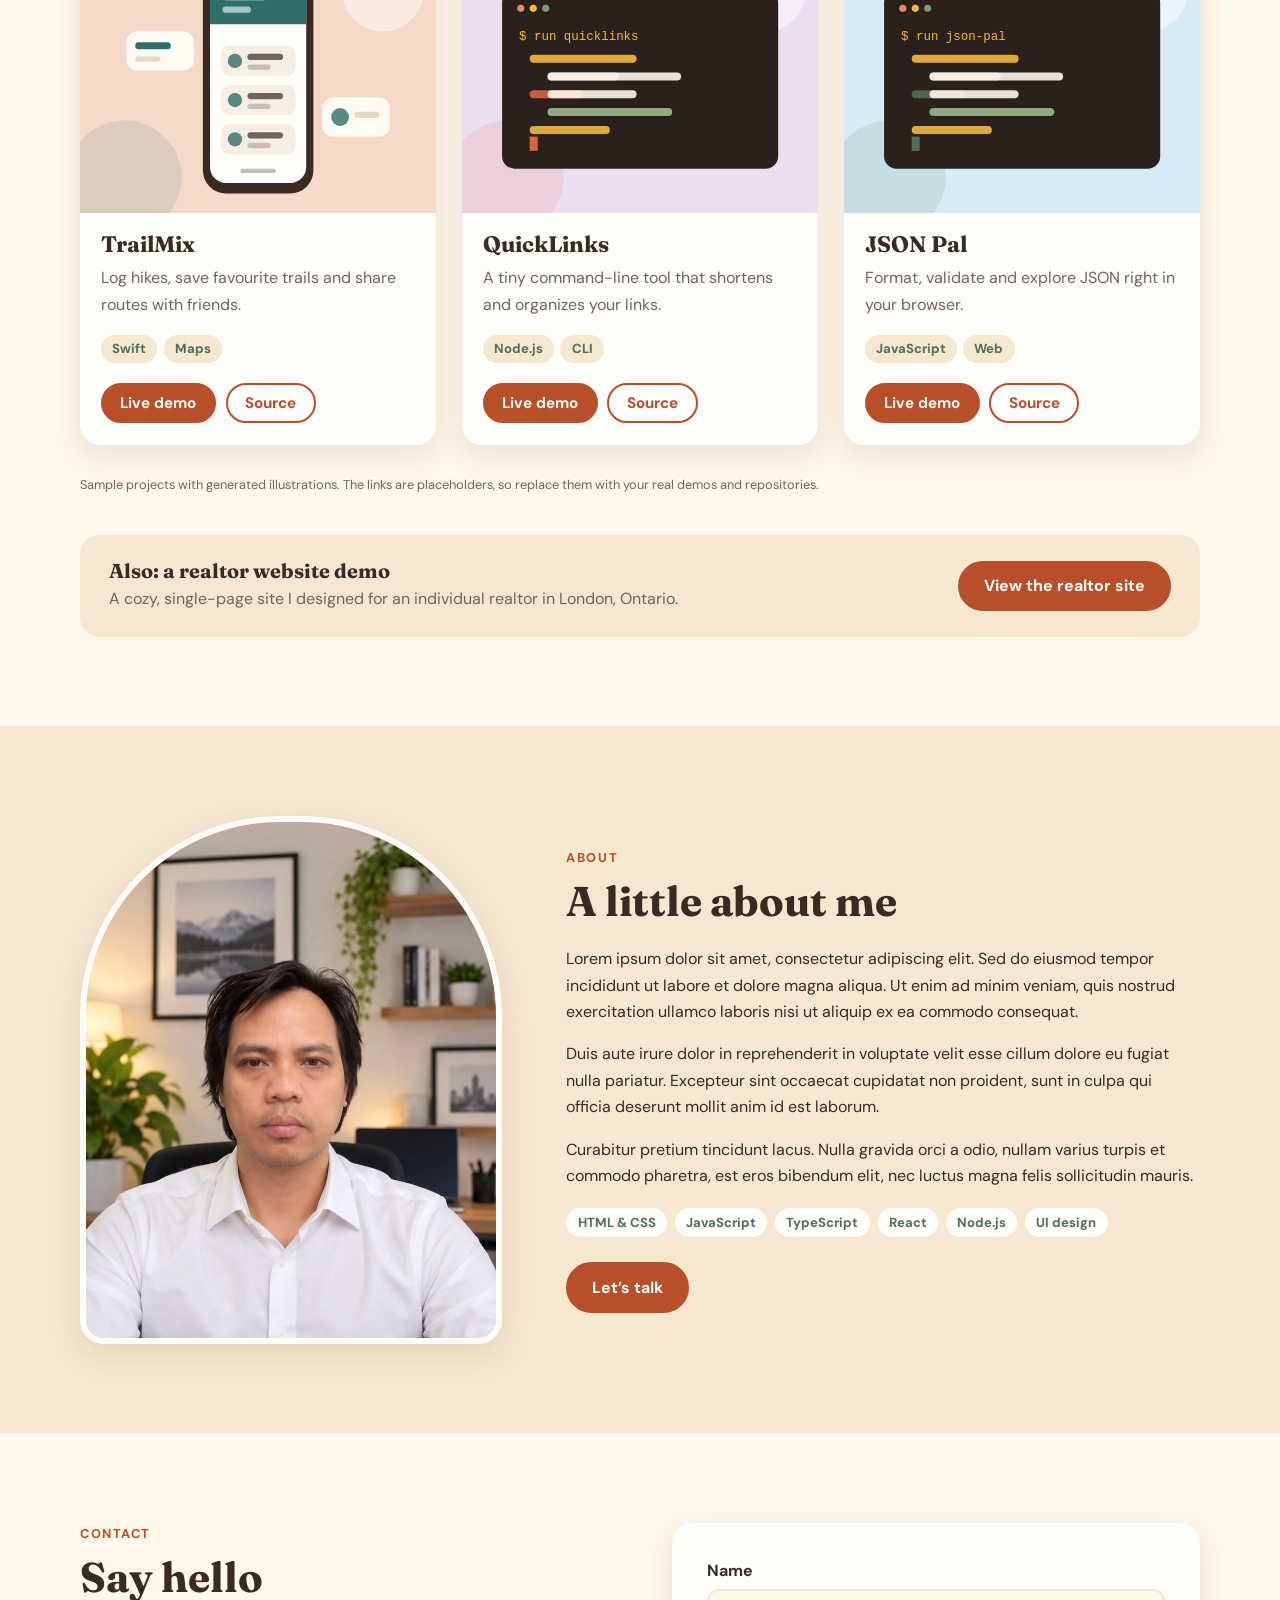
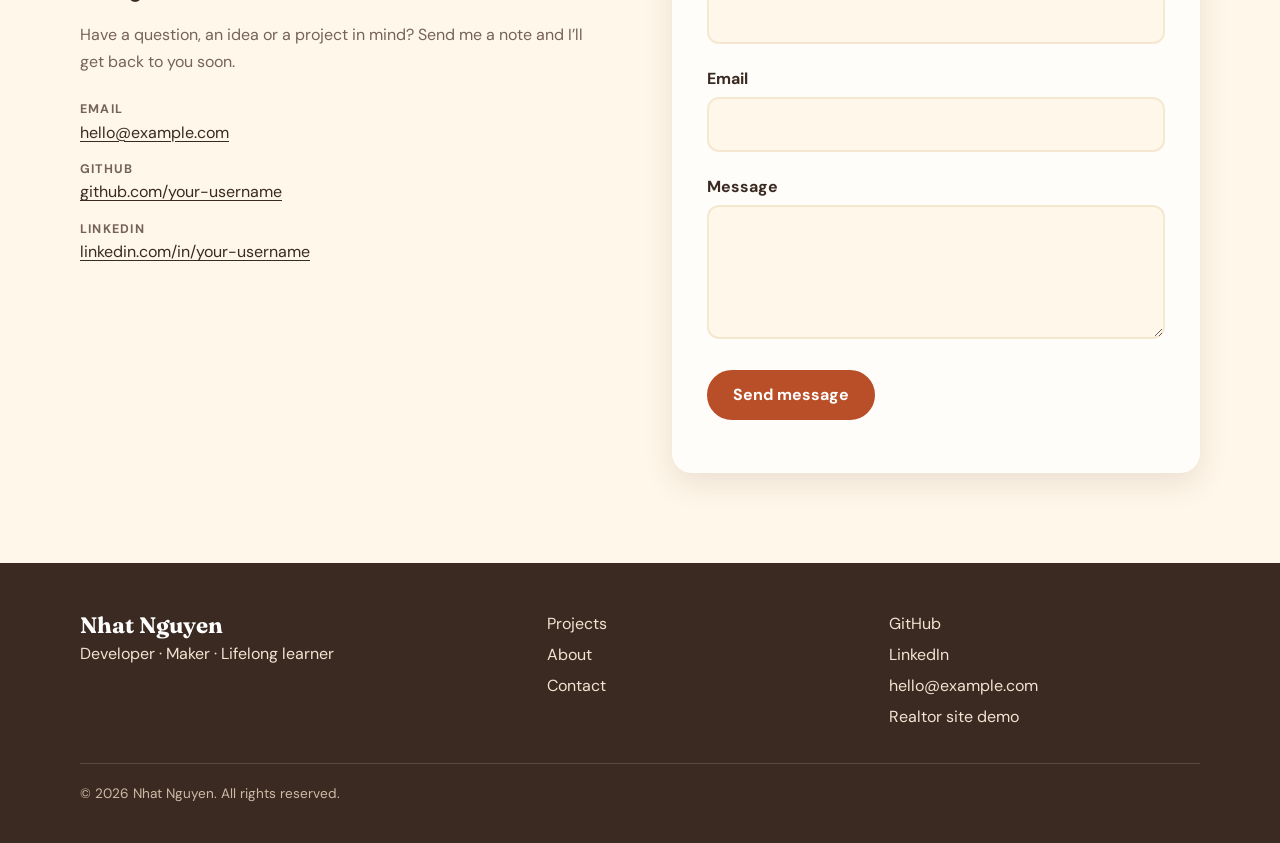
==== commit cb350f1c: "third commit" ====
--- a/index.html
+++ b/index.html
@@ -59,36 +59,8 @@
           </ul>
         </div>
         <div class="hero-art">
-          <div id="hero-image" class="hero-image" role="img" aria-label="Illustration of a smiling person with glasses working at a laptop">
-            <svg viewBox="0 0 400 400" preserveAspectRatio="xMidYMid slice" aria-hidden="true" xmlns="http://www.w3.org/2000/svg">
-              <rect width="400" height="400" fill="#FFE3B8"/>
-              <circle cx="200" cy="175" r="140" fill="#FFF3DC"/>
-              <circle cx="330" cy="80" r="26" fill="#FFE08A"/>
-              <!-- plant -->
-              <path d="M62 330c-14-34-10-62 6-84 8 30 12 54-6 84zM62 330c16-26 36-40 58-44-6 28-26 44-58 44z" fill="#6E8F72"/>
-              <rect x="44" y="326" width="38" height="46" rx="8" fill="#D8663C"/>
-              <!-- body -->
-              <path d="M78 400c0-84 52-124 122-124s122 40 122 124z" fill="#7C9A82"/>
-              <path d="M178 280l22 36 22-36" fill="none" stroke="#4F6F58" stroke-width="5" stroke-linecap="round" stroke-linejoin="round"/>
-              <rect x="180" y="238" width="40" height="46" rx="14" fill="#D9A57A"/>
-              <!-- head -->
-              <ellipse cx="200" cy="196" rx="52" ry="58" fill="#E9B98F"/>
-              <path d="M146 190c-6-58 44-76 78-64 32 10 40 42 30 68-10-24-26-34-54-34-26 0-44 10-54 30z" fill="#2E211B"/>
-              <circle cx="181" cy="206" r="14" fill="#fff" fill-opacity=".35" stroke="#3A2A22" stroke-width="3"/>
-              <circle cx="219" cy="206" r="14" fill="#fff" fill-opacity=".35" stroke="#3A2A22" stroke-width="3"/>
-              <path d="M195 205h10" stroke="#3A2A22" stroke-width="3" stroke-linecap="round"/>
-              <circle cx="181" cy="206" r="4" fill="#2E211B"/><circle cx="219" cy="206" r="4" fill="#2E211B"/>
-              <path d="M184 232q16 14 32 0" fill="none" stroke="#8A4B3A" stroke-width="4" stroke-linecap="round"/>
-              <circle cx="164" cy="228" r="7" fill="#E58A6B" opacity=".45"/><circle cx="236" cy="228" r="7" fill="#E58A6B" opacity=".45"/>
-              <!-- laptop -->
-              <rect x="104" y="318" width="192" height="92" rx="12" fill="#3A2A22"/>
-              <circle cx="200" cy="356" r="12" fill="#F6B93B"/>
-              <!-- floating chips -->
-              <g font-family="monospace" font-weight="700" font-size="20" text-anchor="middle">
-                <rect x="288" y="118" width="72" height="40" rx="12" fill="#FFFDF9"/><text x="324" y="145" fill="#B94F28">&lt;/&gt;</text>
-                <rect x="40" y="130" width="64" height="40" rx="12" fill="#FFFDF9"/><text x="72" y="157" fill="#4F6F58">{ }</text>
-              </g>
-            </svg>
+          <div id="hero-image" class="hero-image">
+            <img src="images/nhat.jpg" width="800" height="1067" alt="Photo of Nhat Nguyen in a bright home office">
           </div>
           <div class="float-card" aria-hidden="true">
             <span class="dot"></span>
@@ -132,18 +104,8 @@
     <section id="about" class="section section-warm">
       <div class="container about-grid">
         <div class="about-art">
-          <div class="portrait" role="img" aria-label="Portrait illustration of Nhat Nguyen">
-            <svg viewBox="0 0 200 200" aria-hidden="true">
-              <rect width="200" height="200" fill="#F6E7D0"/>
-              <circle cx="100" cy="82" r="38" fill="#E9B98F"/>
-              <path d="M58 78c2-34 30-48 56-42 22 5 30 24 28 42-8-14-20-22-42-22s-36 8-42 22z" fill="#2E211B"/>
-              <circle cx="87" cy="86" r="9" fill="#fff" fill-opacity=".35" stroke="#3A2A22" stroke-width="2"/>
-              <circle cx="113" cy="86" r="9" fill="#fff" fill-opacity=".35" stroke="#3A2A22" stroke-width="2"/>
-              <path d="M96 85h8" stroke="#3A2A22" stroke-width="2"/>
-              <path d="M90 102q10 9 20 0" fill="none" stroke="#8A4B3A" stroke-width="3" stroke-linecap="round"/>
-              <path d="M30 200c4-46 36-66 70-66s66 20 70 66z" fill="#7C9A82"/>
-              <path d="M84 134l16 22 16-22z" fill="#FFF7EA"/>
-            </svg>
+          <div class="portrait">
+            <img src="images/nhat.jpg" width="800" height="1067" loading="lazy" alt="Portrait of Nhat Nguyen">
           </div>
         </div>
         <div class="about-copy">
--- a/styles.css
+++ b/styles.css
@@ -81,7 +81,7 @@
 .hero-points li::before { content: "\2713\00a0"; font-weight: 700; }
 .hero-art { position: relative; }
 .hero-image { aspect-ratio: 1 / 1; border-radius: 999px 999px 28px 28px; overflow: hidden; box-shadow: var(--shadow); border: 6px solid var(--white); }
-.hero-image svg { width: 100%; height: 100%; }
+.hero-image img { width: 100%; height: 100%; object-fit: cover; object-position: 50% 28%; }
 .float-card { position: absolute; left: -1.2rem; bottom: 2rem; display: flex; align-items: center; gap: .7rem; background: var(--white); padding: .8rem 1.1rem; border-radius: 16px; box-shadow: var(--shadow); }
 .float-card small { display: block; color: var(--muted); line-height: 1.2; }
 .float-card strong { line-height: 1.2; display: block; }
@@ -121,7 +121,7 @@
 /* About */
 .about-grid { display: grid; grid-template-columns: .8fr 1.2fr; gap: clamp(2rem, 5vw, 4.5rem); align-items: center; }
 .portrait { aspect-ratio: 4 / 5; border-radius: 200px 200px 24px 24px; overflow: hidden; border: 6px solid var(--white); box-shadow: var(--shadow); }
-.portrait svg { width: 100%; height: 100%; }
+.portrait img { width: 100%; height: 100%; object-fit: cover; object-position: 50% 30%; }
 
 /* Contact */
 .contact-grid { display: grid; grid-template-columns: 1fr 1fr; gap: clamp(2rem, 5vw, 4rem); align-items: start; }
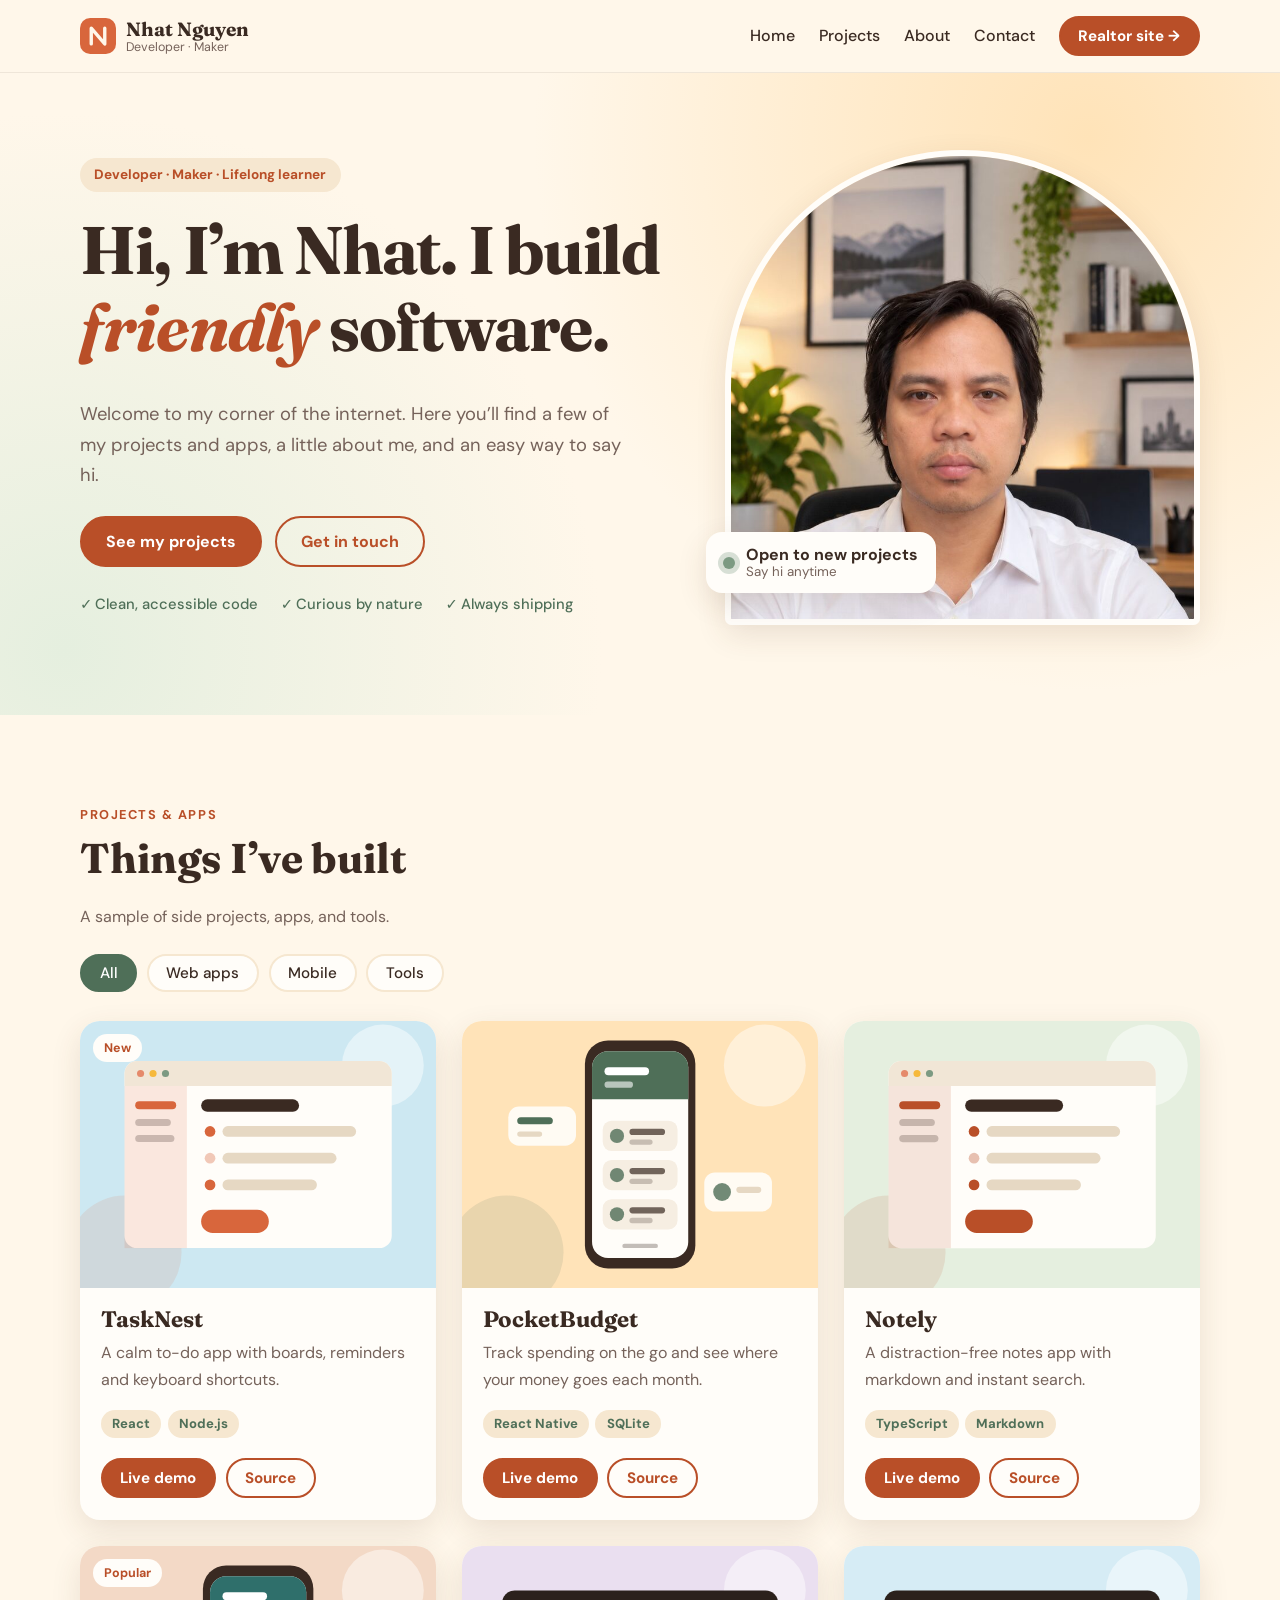
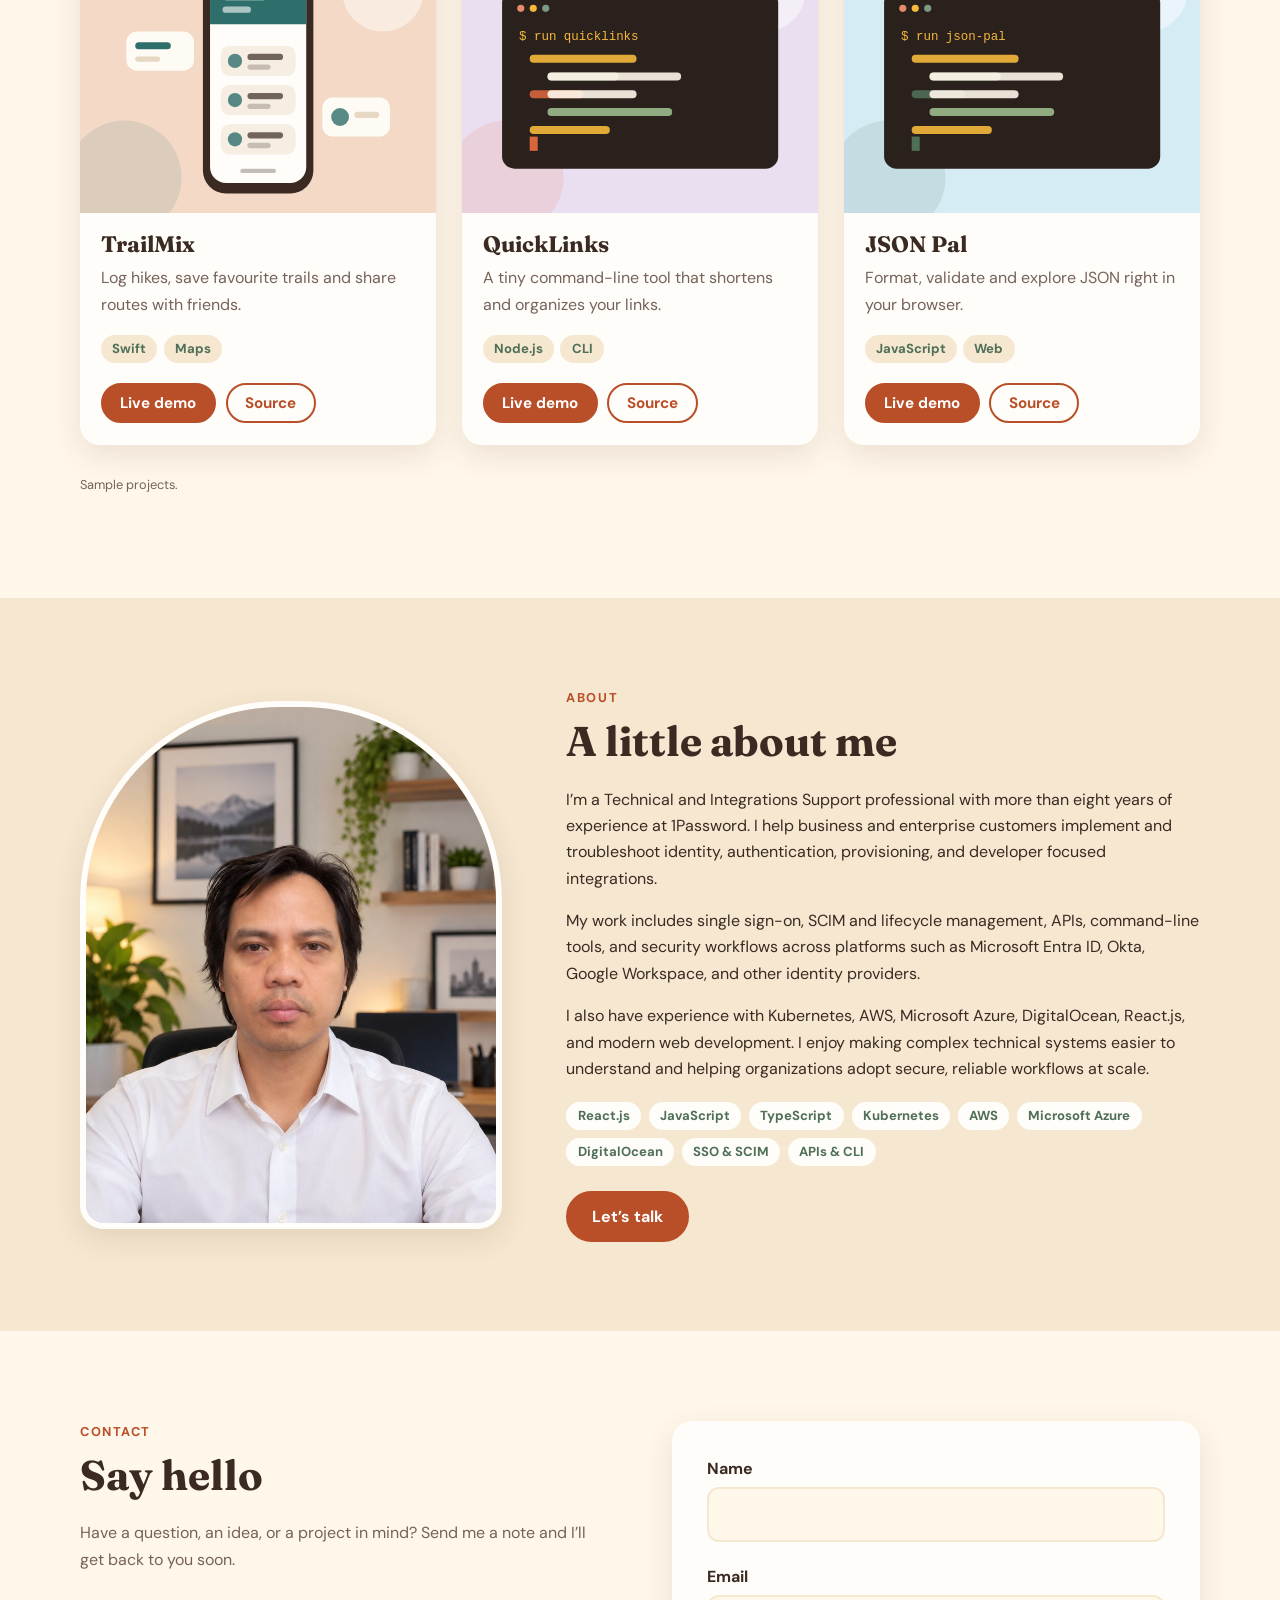
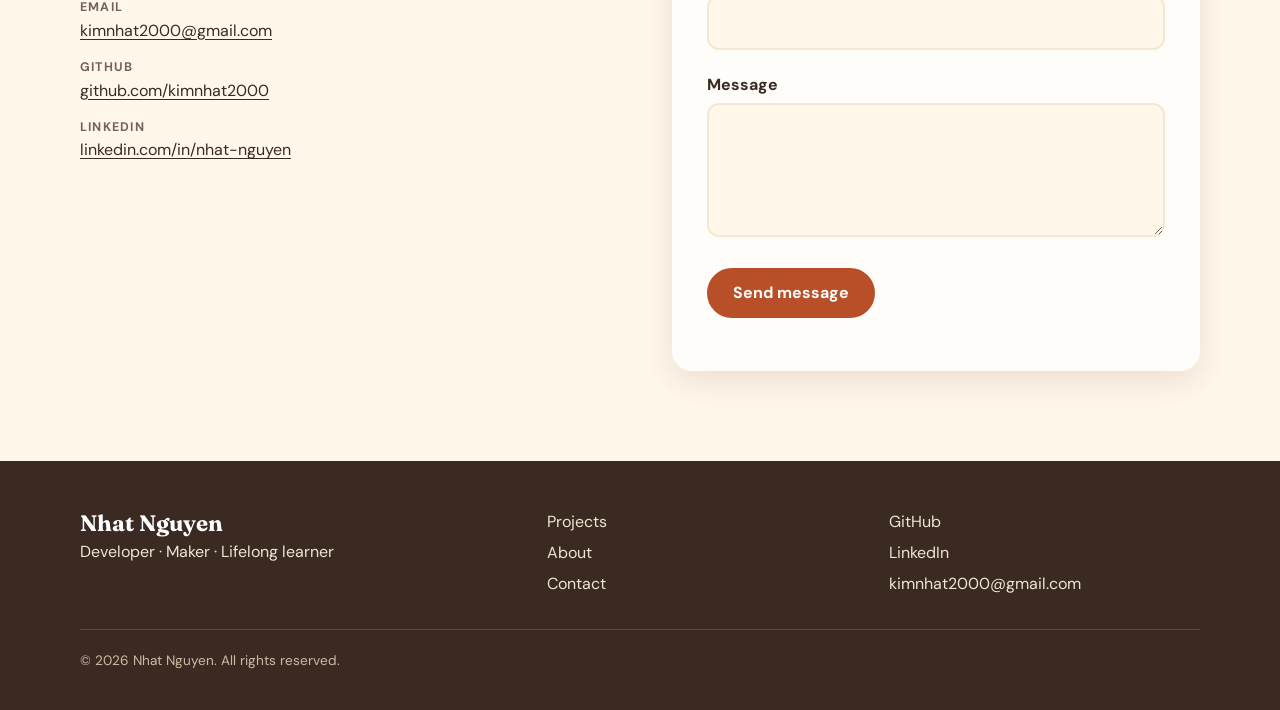
==== commit 9cef08f0: "forth commit" ====
--- a/index.html
+++ b/index.html
@@ -4,7 +4,7 @@
   <meta charset="utf-8">
   <meta name="viewport" content="width=device-width, initial-scale=1">
   <title>Nhat Nguyen | About me &amp; projects</title>
-  <meta name="description" content="Hi, I'm Nhat Nguyen. A personal site with a short bio, my projects and apps, and ways to get in touch.">
+  <meta name="description" content="Hi, I'm Nhat Nguyen. A technical integrations support professional with experience in cloud platforms, identity, security, and web development.">
   <link rel="preconnect" href="https://fonts.googleapis.com">
   <link rel="preconnect" href="https://fonts.gstatic.com" crossorigin>
   <link href="https://fonts.googleapis.com/css2?family=DM+Sans:wght@400;500;700&family=Fraunces:opsz,wght@9..144,500;9..144,700&display=swap" rel="stylesheet">
@@ -19,8 +19,14 @@
   <header class="site-header">
     <div class="container header-inner">
       <a class="brand" href="#home" aria-label="Nhat Nguyen - home">
-        <svg class="brand-mark" viewBox="0 0 32 32" aria-hidden="true"><rect width="32" height="32" rx="9" fill="#D8663C"/><path d="M10 23V9l12 14V9" fill="none" stroke="#FFF7EA" stroke-width="3" stroke-linecap="round" stroke-linejoin="round"/></svg>
-        <span class="brand-text"><strong>Nhat Nguyen</strong><small>Developer &middot; Maker</small></span>
+        <svg class="brand-mark" viewBox="0 0 32 32" aria-hidden="true">
+          <rect width="32" height="32" rx="9" fill="#D8663C"/>
+          <path d="M10 23V9l12 14V9" fill="none" stroke="#FFF7EA" stroke-width="3" stroke-linecap="round" stroke-linejoin="round"/>
+        </svg>
+        <span class="brand-text">
+          <strong>Nhat Nguyen</strong>
+          <small>Developer &middot; Maker</small>
+        </span>
       </a>
 
       <button class="nav-toggle" aria-expanded="false" aria-controls="primary-nav">
@@ -58,13 +64,17 @@
             <li>Always shipping</li>
           </ul>
         </div>
+
         <div class="hero-art">
           <div id="hero-image" class="hero-image">
             <img src="images/nhat.jpg" width="800" height="1067" alt="Photo of Nhat Nguyen in a bright home office">
           </div>
           <div class="float-card" aria-hidden="true">
             <span class="dot"></span>
-            <div><strong>Open to new projects</strong><small>Say hi anytime</small></div>
+            <div>
+              <strong>Open to new projects</strong>
+              <small>Say hi anytime</small>
+            </div>
           </div>
         </div>
       </div>
@@ -76,7 +86,7 @@
         <div class="section-head">
           <p class="eyebrow">Projects &amp; apps</p>
           <h2>Things I&rsquo;ve built</h2>
-          <p class="muted">A sample of side projects, apps and tools.</p>
+          <p class="muted">A sample of side projects, apps, and tools.</p>
         </div>
 
         <div class="filters" role="group" aria-label="Filter projects by type">
@@ -85,18 +95,10 @@
           <button class="chip" data-filter="mobile" aria-pressed="false">Mobile</button>
           <button class="chip" data-filter="tools" aria-pressed="false">Tools</button>
         </div>
+
         <p id="result-count" class="sr-only" aria-live="polite"></p>
-
         <div id="project-grid" class="project-grid"></div>
-        <p class="fine-print">Sample projects with generated illustrations. The links are placeholders, so replace them with your real demos and repositories.</p>
-
-        <aside class="callout" aria-labelledby="realtor-callout-title">
-          <div>
-            <h3 id="realtor-callout-title">Also: a realtor website demo</h3>
-            <p>A cozy, single-page site I designed for an individual realtor in London, Ontario.</p>
-          </div>
-          <a class="btn" href="realtor/index.html">View the realtor site</a>
-        </aside>
+        <p class="fine-print">Sample projects.</p>
       </div>
     </section>
 
@@ -108,15 +110,29 @@
             <img src="images/nhat.jpg" width="800" height="1067" loading="lazy" alt="Portrait of Nhat Nguyen">
           </div>
         </div>
+
         <div class="about-copy">
           <p class="eyebrow">About</p>
           <h2>A little about me</h2>
-          <p>Lorem ipsum dolor sit amet, consectetur adipiscing elit. Sed do eiusmod tempor incididunt ut labore et dolore magna aliqua. Ut enim ad minim veniam, quis nostrud exercitation ullamco laboris nisi ut aliquip ex ea commodo consequat.</p>
-          <p>Duis aute irure dolor in reprehenderit in voluptate velit esse cillum dolore eu fugiat nulla pariatur. Excepteur sint occaecat cupidatat non proident, sunt in culpa qui officia deserunt mollit anim id est laborum.</p>
-          <p>Curabitur pretium tincidunt lacus. Nulla gravida orci a odio, nullam varius turpis et commodo pharetra, est eros bibendum elit, nec luctus magna felis sollicitudin mauris.</p>
+
+          <p>I&rsquo;m a Technical and Integrations Support professional with more than eight years of experience at 1Password. I help business and enterprise customers implement and troubleshoot identity, authentication, provisioning, and developer focused integrations.</p>
+
+          <p>My work includes single sign-on, SCIM and lifecycle management, APIs, command-line tools, and security workflows across platforms such as Microsoft Entra ID, Okta, Google Workspace, and other identity providers.</p>
+
+          <p>I also have experience with Kubernetes, AWS, Microsoft Azure, DigitalOcean, React.js, and modern web development. I enjoy making complex technical systems easier to understand and helping organizations adopt secure, reliable workflows at scale.</p>
+
           <ul class="skills" aria-label="Skills and tools">
-            <li>HTML &amp; CSS</li><li>JavaScript</li><li>TypeScript</li><li>React</li><li>Node.js</li><li>UI design</li>
+            <li>React.js</li>
+            <li>JavaScript</li>
+            <li>TypeScript</li>
+            <li>Kubernetes</li>
+            <li>AWS</li>
+            <li>Microsoft Azure</li>
+            <li>DigitalOcean</li>
+            <li>SSO &amp; SCIM</li>
+            <li>APIs &amp; CLI</li>
           </ul>
+
           <a class="btn" href="#contact">Let&rsquo;s talk</a>
         </div>
       </div>
@@ -128,11 +144,25 @@
         <div>
           <p class="eyebrow">Contact</p>
           <h2>Say hello</h2>
-          <p class="muted">Have a question, an idea or a project in mind? Send me a note and I&rsquo;ll get back to you soon.</p>
+          <p class="muted">Have a question, an idea, or a project in mind? Send me a note and I&rsquo;ll get back to you soon.</p>
+
           <ul class="contact-list">
-            <li><span class="label">Email</span><a href="mailto:hello@example.com">hello@example.com</a></li>
-            <li><span class="label">GitHub</span><a href="https://github.com/your-username" target="_blank" rel="noopener noreferrer">github.com/your-username<span class="sr-only"> (opens in a new tab)</span></a></li>
-            <li><span class="label">LinkedIn</span><a href="https://www.linkedin.com/in/your-username" target="_blank" rel="noopener noreferrer">linkedin.com/in/your-username<span class="sr-only"> (opens in a new tab)</span></a></li>
+            <li>
+              <span class="label">Email</span>
+              <a href="mailto:kimnhat2000@gmail.com">kimnhat2000@gmail.com</a>
+            </li>
+            <li>
+              <span class="label">GitHub</span>
+              <a href="https://github.com/kimnhat2000" target="_blank" rel="noopener noreferrer">
+                github.com/kimnhat2000<span class="sr-only"> (opens in a new tab)</span>
+              </a>
+            </li>
+            <li>
+              <span class="label">LinkedIn</span>
+              <a href="www.linkedin.com/in/nhat-nguyen-b11051273" target="_blank" rel="noopener noreferrer">
+                linkedin.com/in/nhat-nguyen<span class="sr-only"> (opens in a new tab)</span>
+              </a>
+            </li>
           </ul>
         </div>
 
@@ -142,16 +172,19 @@
             <input id="name" name="name" type="text" autocomplete="name" required>
             <p class="error" data-error-for="name"></p>
           </div>
+
           <div class="field">
             <label for="email">Email</label>
             <input id="email" name="email" type="email" autocomplete="email" required>
             <p class="error" data-error-for="email"></p>
           </div>
+
           <div class="field">
             <label for="message">Message</label>
             <textarea id="message" name="message" rows="4" required></textarea>
             <p class="error" data-error-for="message"></p>
           </div>
+
           <button class="btn" type="submit">Send message</button>
           <p id="form-status" class="form-status" role="status"></p>
         </form>
@@ -166,6 +199,7 @@
         <strong class="footer-name">Nhat Nguyen</strong>
         <p>Developer &middot; Maker &middot; Lifelong learner</p>
       </div>
+
       <nav aria-label="Footer">
         <ul>
           <li><a href="#projects">Projects</a></li>
@@ -173,14 +207,23 @@
           <li><a href="#contact">Contact</a></li>
         </ul>
       </nav>
+
       <ul>
-        <li><a href="https://github.com/your-username" target="_blank" rel="noopener noreferrer">GitHub<span class="sr-only"> (opens in a new tab)</span></a></li>
-        <li><a href="https://www.linkedin.com/in/your-username" target="_blank" rel="noopener noreferrer">LinkedIn<span class="sr-only"> (opens in a new tab)</span></a></li>
-        <li><a href="mailto:hello@example.com">hello@example.com</a></li>
-        <li><a href="realtor/index.html">Realtor site demo</a></li>
+        <li>
+          <a href="https://github.com/kimnhat2000" target="_blank" rel="noopener noreferrer">
+            GitHub<span class="sr-only"> (opens in a new tab)</span>
+          </a>
+        </li>
+        <li>
+          <a href="www.linkedin.com/in/nhat-nguyen-b11051273" target="_blank" rel="noopener noreferrer">
+            LinkedIn<span class="sr-only"> (opens in a new tab)</span>
+          </a>
+        </li>
+        <li><a href="mailto:kimnhat2000@gmail.com">kimnhat2000@gmail.com</a></li>
       </ul>
     </div>
+
     <p class="container copyright">&copy; <span id="year">2026</span> Nhat Nguyen. All rights reserved.</p>
   </footer>
 </body>
-</html>
+</html>
